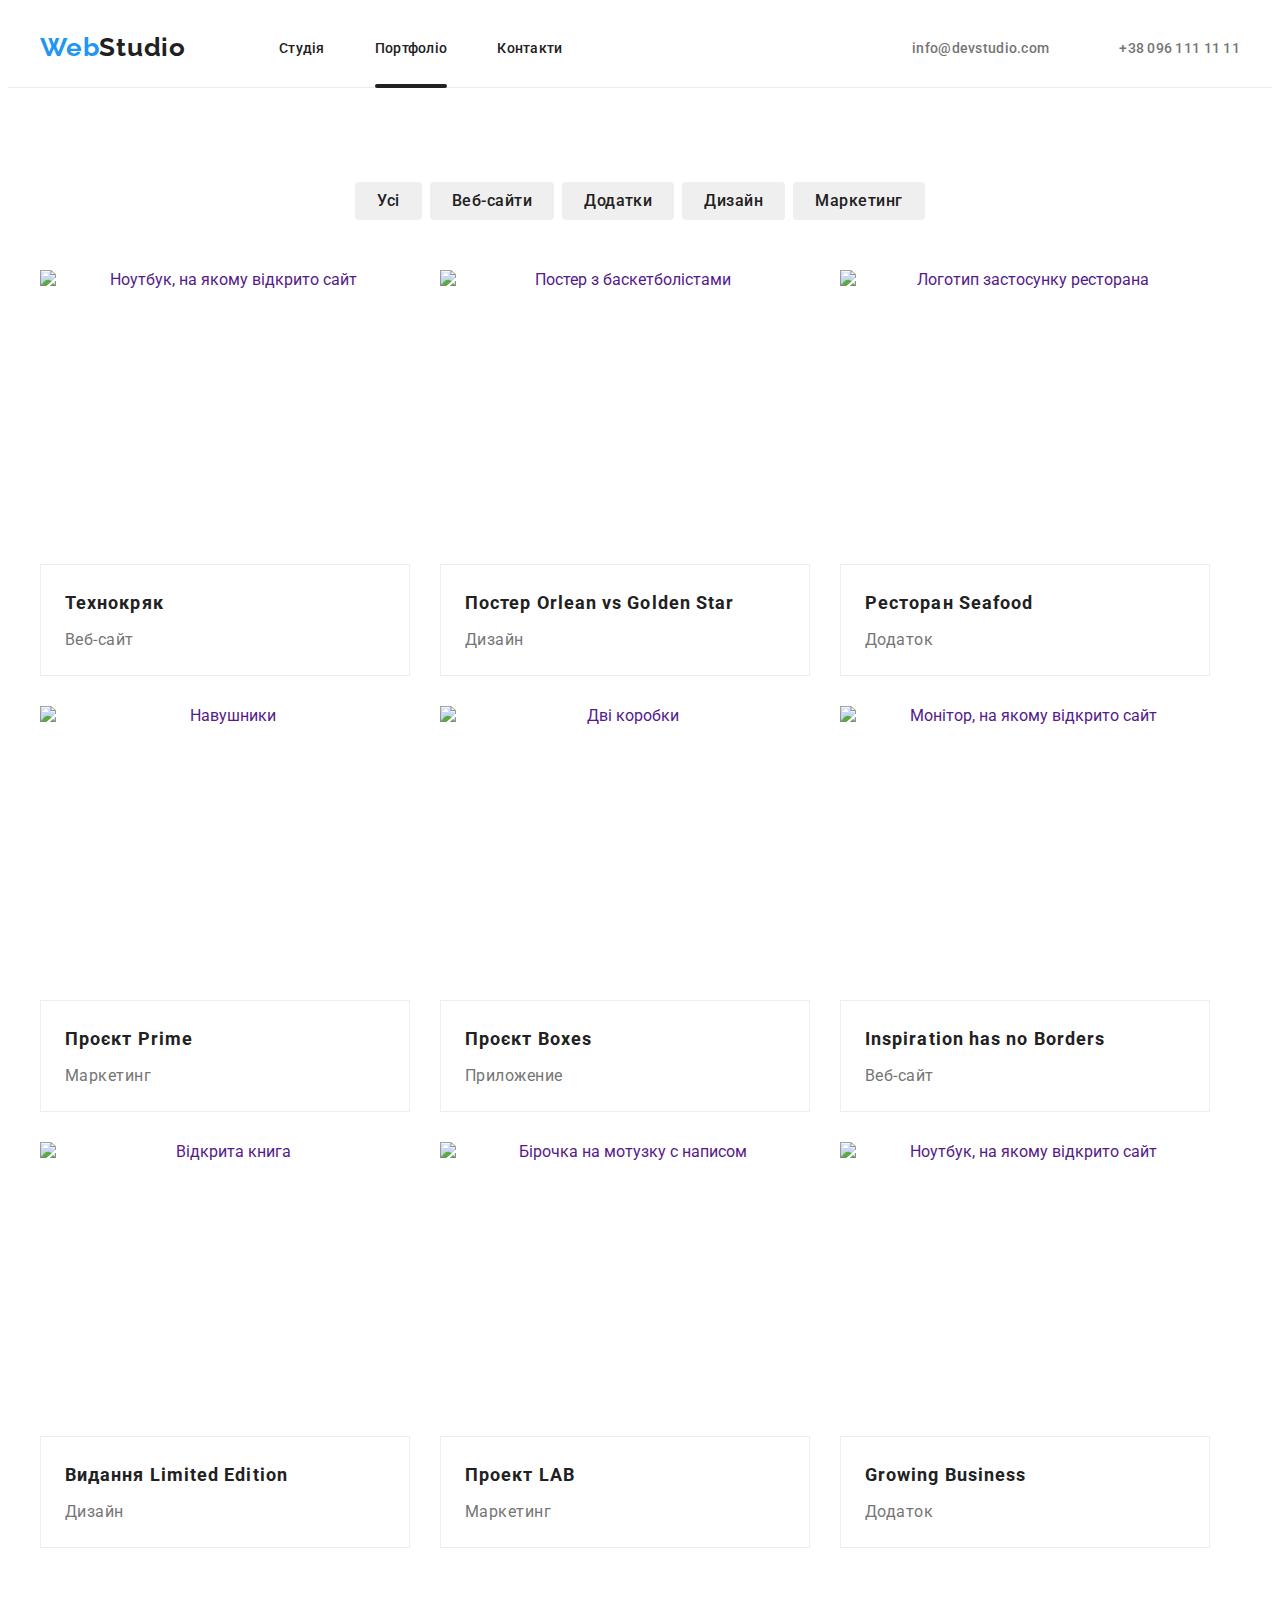
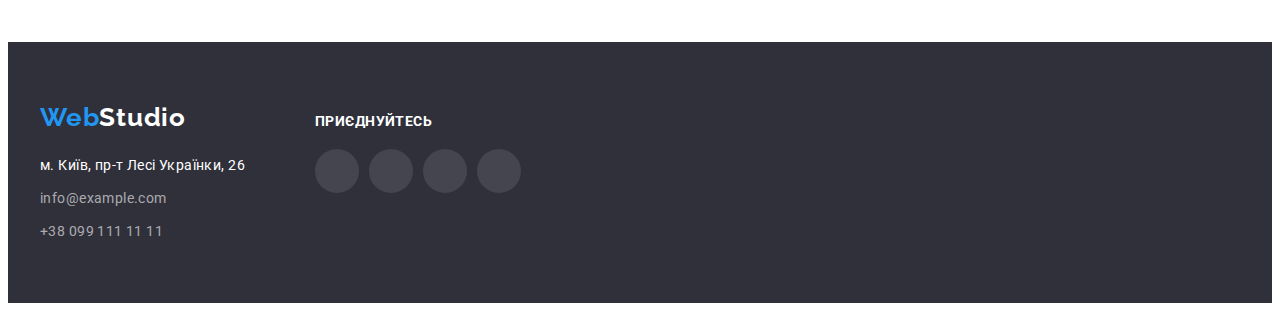
==== portfolio.html @ 4bfed86d "C3" ====
<!DOCTYPE html>
<html lang="uk">

<head>
    <meta charset="UTF-8">
    <meta http-equiv="X-UA-Compatible" content="IE=edge">
    <meta name="viewport" content="width=device-width, initial-scale=1.0">
    <title>Портфоліо</title>
    <link rel="preconnect" href="https://fonts.googleapis.com">
    <link rel="preconnect" href="https://fonts.gstatic.com" crossorigin>
    <link href="https://fonts.googleapis.com/css2?family=Raleway:wght@700&family=Roboto:wght@400;500;700;900&display=swap"
        rel="stylesheet">
    <link rel="stylesheet" href="https://cdnjs.cloudflare.com/ajax/libs/modern-normalize/1.1.0/modern-normalize.min.css"
        integrity="sha512-wpPYUAdjBVSE4KJnH1VR1HeZfpl1ub8YT/NKx4PuQ5NmX2tKuGu6U/JRp5y+Y8XG2tV+wKQpNHVUX03MfMFn9Q=="
        crossorigin="anonymous" referrerpolicy="no-referrer" />
    <link rel="stylesheet" href="./css/styles.css">
</head>
<body>

        <header class="header">
            <div class="header-list container">
                <!--Site logo-->
                <a href="./index.html" class="site-logo-header"><span class="site-logo-blue">Web</span>Studio</a>
        
                <!--Menu navigation-->
                <nav class="navigation">
                    <ul class="navigation-list li">
                        <li class="navigation-item">
                            <a href="./index.html" class="navigation-link">Студія</a>
                        </li>
                        <li class="navigation-item">
                            <a href="./portfolio.html" class="navigation-link current">Портфоліо</a>
                        </li>
                        <li class="navigation-item">
                            <a href="" class="navigation-link">Контакти</a>
                        </li>
                    </ul>
                </nav>
                <ul class="contact-list li">
                    <li class="contact-item">
                        <a href="mailto:info@devstudio.com" class="contact-link"> <svg class="contact-icon envelope">
                                <use href="./images/icons.svg#icon-envelope" width="16" height="12"></use>
                            </svg> info@devstudio.com</a>
                    </li>
                    <li class="contact-item">
                        <a href="tel:+380961111111" class="contact-link"> <svg class="contact-icon smartphone" width="10"
                                height="16">
                                <use href="./images/icons.svg#icon-smartphone"></use>
                            </svg> +38 096 111 11 11</a>
                    </li>
                </ul>
            </div>
        </header>
        
        
        <main>

            <section class="section">

                <div class="container">

                    <h1 class="visually-hidden">Портфоліо</h1>
                    
                    <!-- Filters -->
                    
                    <ul class="filters-list li">
                        <li class="filters-item"><button type="button" class="filters-item-btn">Усі</button></li>
                        <li class="filters-item"><button type="button" class="filters-item-btn">Веб-сайти</button></li>
                        <li class="filters-item"><button type="button" class="filters-item-btn">Додатки</button></li>
                        <li class="filters-item"><button type="button" class="filters-item-btn">Дизайн</button></li>
                        <li class="filters-item"><button type="button" class="filters-item-btn">Маркетинг</button></li>
                    </ul>
                    
                    
                    <!-- Sample work -->
                    
                    <ul class="sample-list li">
                    
                        <li class="sample-item">
                            <a href="" class="sample-link">
                                <div class="sample-top-wrap">
                                    <img src="./images/img4.jpg" alt="Ноутбук, на якому відкрито сайт" width="370" height="294">
                                    <p class="sample-top-text">Ресурс пропонує комплексні пропозиції з різним рівнем функціоналу та сервісів. Все це
                                        дозволить відвідувачу отримати
                                        вичерпні відомості про компанію чи приватну особу.
                                    </p>

                                </div>
                                
                                <div class="sample-div">
                                    <h2 class="sample-title">Технокряк</h2>
                                    <p class="simple-after-title">Веб-сайт</p>
                                </div>
                            </a>
                            
                            
                        </li>
                    
                        <li class="sample-item">
                            <a href="" class="sample-link">
                                <div class="sample-top-wrap">
                                    <img src="./images/img5.jpg" alt="Постер з баскетболістами" width="370" height="294">
                                    <p class="sample-top-text">Ресурс пропонує комплексні пропозиції з різним рівнем функціоналу та сервісів. Все це
                                        дозволить відвідувачу отримати
                                        вичерпні відомості про компанію чи приватну особу.
                                    </p>
                                    
                                </div>
                                
                                <div class="sample-div">
                                <h2 class="sample-title">Постер Orlean vs Golden Star</h2>
                                <p class="simple-after-title">Дизайн</p>
                                </div>
                            </a>
                            
                            
                        </li>
                    
                        <li class="sample-item">
                            <a href="" class="sample-link">
                                <div class="sample-top-wrap">
                                    <img src="./images/img6.jpg" alt="Логотип застосунку ресторана" width="370" height="294">
                                    <p class="sample-top-text">Ресурс пропонує комплексні пропозиції з різним рівнем функціоналу та сервісів. Все це
                                        дозволить відвідувачу отримати
                                        вичерпні відомості про компанію чи приватну особу.
                                    </p>
                                    
                                </div>
                                
                                <div class="sample-div">
                                    <h2 class="sample-title">Ресторан <span lang="en">Seafood</span></h2>
                                    <p class="simple-after-title">Додаток</p>
                                </div>
                            </a>
                            
                            
                        </li>
                    
                        <li class="sample-item">
                            <a href="" class="sample-link">
                                <div class="sample-top-wrap">
                                    <img src="./images/img7.jpg" alt="Навушники" width="370" height="294">
                                    <p class="sample-top-text">Ресурс пропонує комплексні пропозиції з різним рівнем функціоналу та сервісів. Все це
                                        дозволить відвідувачу отримати
                                        вичерпні відомості про компанію чи приватну особу.
                                    </p>
                                    
                                </div>
                                
                                <div class="sample-div">
                                    <h2 class="sample-title">Проєкт <span lang="en">Prime</span></h2>
                                    <p class="simple-after-title">Маркетинг</p>
                                </div>
                            </a>
                            
                            
                        </li>
                    
                        <li class="sample-item">
                            <a href="" class="sample-link">
                                <div class="sample-top-wrap">
                                    <img src="./images/img8.jpg" alt="Дві коробки" width="370" height="294">
                                    <p class="sample-top-text">Ресурс пропонує комплексні пропозиції з різним рівнем функціоналу та сервісів. Все це
                                        дозволить відвідувачу отримати
                                        вичерпні відомості про компанію чи приватну особу.
                                    </p>
                                    
                                </div>
                                
                                <div class="sample-div">
                                    <h2 class="sample-title">Проєкт <span lang="en">Boxes</span></h2>
                                    <p class="simple-after-title">Приложение</p>
                                </div>
                            </a>
                            
                            
                        </li>
                    
                        <li class="sample-item">
                            <a href="" class="sample-link">
                                <div class="sample-top-wrap">
                                    <img src="./images/img9.jpg" alt="Монітор, на якому відкрито сайт" width="370" height="294">
                                    <p class="sample-top-text">Ресурс пропонує комплексні пропозиції з різним рівнем функціоналу та сервісів. Все це
                                        дозволить відвідувачу отримати
                                        вичерпні відомості про компанію чи приватну особу.
                                    </p>
                                    
                                </div>
                                
                                <div class="sample-div">
                                    <h2 class="sample-title"><span lang="en">Inspiration has no Borders</span></h2>
                                    <p class="simple-after-title">Веб-сайт</p>
                                </div>
                            </a>
                            
                            
                        </li>
                    
                        <li class="sample-item">
                            <a href="" class="sample-link">
                                <div class="sample-top-wrap">
                                    <img src="./images/img10.jpg" alt="Відкрита книга" width="370" height="294">
                                    <p class="sample-top-text">Ресурс пропонує комплексні пропозиції з різним рівнем функціоналу та сервісів. Все це
                                        дозволить відвідувачу отримати
                                        вичерпні відомості про компанію чи приватну особу.
                                    </p>
                                    
                                </div>
                                
                                <div class="sample-div">
                                    <h2 class="sample-title">Видання <span lang="en">Limited Edition</span></h2>
                                    <p class="simple-after-title">Дизайн</p>
                                </div>
                            </a>
                            
                            
                        </li>
                    
                        <li class="sample-item">
                            <a href="" class="sample-link">
                                <div class="sample-top-wrap">
                                    <img src="./images/img11.jpg" alt="Бірочка на мотузку с написом" width="370" height="294">
                                    <p class="sample-top-text">Ресурс пропонує комплексні пропозиції з різним рівнем функціоналу та сервісів. Все це
                                        дозволить відвідувачу отримати
                                        вичерпні відомості про компанію чи приватну особу.
                                    </p>
                                    
                                </div>
                                
                                <div class="sample-div">
                                    <h2 class="sample-title">Проект <span lang="en">LAB</span></h2>
                                    <p class="simple-after-title">Маркетинг</p>
                                </div>
                            </a>
                            
                            
                        </li>
                    
                        <li class="sample-item">
                            <a href="" class="sample-link">
                                <div class="sample-top-wrap">
                                    <img src="./images/img4.jpg" alt="Ноутбук, на якому відкрито сайт" width="370" height="294">
                                    <p class="sample-top-text">Ресурс пропонує комплексні пропозиції з різним рівнем функціоналу та сервісів. Все це
                                        дозволить відвідувачу отримати
                                        вичерпні відомості про компанію чи приватну особу.
                                    </p>
                                    
                                </div>
                                
                                <div class="sample-div">
                                    <h2 class="sample-title"><span lang="en">Growing Business</span></h2>
                                    <p class="simple-after-title">Додаток</p>
                                </div>
                            </a>
                            
                            
                        </li>
                    </ul>

                </div>
                
            </section>
                   
        
        </main>
        
        <footer class="footer">
            <div class="container footer-box">
                <div>
                    <!--Site logo-->
                    <a href="./index.html" class="site-logo-footer"><span class="site-logo-blue">Web</span>Studio</a>
        
                    <address class="footer-contacts">
                        <ul class="footer-contacts-list li">
                            <li class="footer-contacts-item">
                                <a href="https://www.google.com.ua/maps/place/%D0%B1%D1%83%D0%BB%D1%8C%D0%B2%D0%B0%D1%80+%D0%9B%D0%B5%D1%81%D1%96+%D0%A3%D0%BA%D1%80%D0%B0%D1%97%D0%BD%D0%BA%D0%B8,+26,+%D0%9A%D0%B8%D1%97%D0%B2,+02000/@50.4265841,30.5361971,17z/data=!3m1!4b1!4m5!3m4!1s0x40d4cf0e033ecbe9:0x57a4dffefec77da0!8m2!3d50.4265807!4d30.5383858?hl=uk"
                                    target="_blank" rel="noopener noreferrer nofollow" class="footer-contacts-link">м. Київ,
                                    пр-т Лесі
                                    Українки, 26</a>
                            </li>
                            <li class="footer-contacts-item">
                                <a href="mailto:info@example.com" class="footer-contacts-link grey">info@example.com</a>
                            </li>
                            <li class="footer-contacts-item">
                                <a href="tel:+380991111111" class="footer-contacts-link grey">+38 099 111 11 11</a>
                            </li>
                        </ul>
                    </address>
        
                </div>
        
        
                <div class="social">
                    <h3 class="social-title">приєднуйтесь</h3>
                    <ul class="social-list li">
                        <li class="social-item"><a href="" class="social-link"><svg class="social-icon" width="20" height="20">
                                    <use href="./images/icons.svg#icon-instagram"></use>
                                </svg></a></li>
                        <li class="social-item"><a href="" class="social-link"><svg class="social-icon" width="20" height="20">
                                    <use href="./images/icons.svg#icon-twitter"></use>
                                </svg></a></li>
                        <li class="social-item"><a href="" class="social-link"><svg class="social-icon" width="20" height="20">
                                    <use href="./images/icons.svg#icon-facebook"></use>
                                </svg></a></li>
                        <li class="social-item"><a href="" class="social-link"><svg class="social-icon" width="20" height="20">
                                    <use href="./images/icons.svg#icon-linkedin"></use>
                                </svg></a></li>
                    </ul>
        
                </div>
            </div>
        
        </footer>
   
    

</body>

</html>
---- css/styles.css ----
:root {
    --dark-color:#212121;
    --hover-color:#2196F3;
    --grey-color: #757575;
    --white-color:#fff;
    --lite-grey-color:#f5f4fa;
    
}

body {
    font-family: 'Roboto', sans-serif;
    color: var(--dark-color);
    
}
p, h1, h2, h3, h4, h5, h6 {
    margin: 0;
    padding: 0;
 }

ul {
    margin: 0;
    padding-left: 0;
}

img {
    display: block;
    max-width: 100%;
    height: auto;
}


.section {
    padding-top: 94px;
    padding-bottom: 94px;
    
}

.li {
    list-style: none;
    text-align: center;
    
}

.visually-hidden {
    position: absolute;
    white-space: nowrap;
    width: 1px;
    height: 1px;
    overflow: hidden;
    border: 0;
    padding: 0;
    clip: rect(0 0 0 0);
    clip-path: inset(50%);
    margin: -1px;
}

.container {
    width: 1200px;
    padding-left: 15px;
    padding-right: 15px;
    margin: 0 auto;
    
}

.header {
    padding-top: 24px;
    padding-bottom: 24px;
    border-bottom-width: 1px;
    border-bottom-style: solid;
    border-bottom-color: rgb(236, 236, 236)
    
}

.header-list {
    display: flex;
    align-items: center;
    
    
    
    }

.header-list .navigation-list, .header-list .contact-list {
    display: flex;
    align-items: center;
} 
/* Menu navigation */
.site-logo-header {
    font-family: 'Raleway', sans-serif;
    font-weight: 700;
    font-size: 26px;
    line-height: calc(31/26);
    letter-spacing: 0.03em;
    text-decoration: none;
    color: var(--dark-color);
    margin-right: 93px;
   
           
}


.site-logo-blue {
    color: var(--hover-color);
}



.navigation-item {
    position: relative;
    margin-right: 50px;

}

.navigation-item:last-child {
    margin-right: 0;
}


.navigation-link {
    font-weight: 500;
    font-size: 14px;
    line-height: calc(16/14);
    letter-spacing: 0.02em;
    text-decoration: none;
    color: var(--dark-color);
    
    transition: color 250ms cubic-bezier(0.4, 0, 0.2, 1);
        
}

.navigation-link:visited, {
    color: var(--title-color);
}
.navigation-list , .navigation-list:visited {
    color: var(--dark-color);
}

.navigation-link:hover,
.navigation-link:focus {
    color: var(--hover-color);
}

.navigation-link.current::after {
    content: "";
    display: block;
    width: 100%;
    height: 4px;
    background-color: currentColor;
    border-radius: 2px;

    position: absolute;
    bottom: -31px;
    left: 0;
}

.contact-list {
    display: inline;
    margin-left: auto;
   
       
}

.contact-item {
    display: flex;
    align-items: center;
    justify-content: center;
    margin-left: 50px;
    margin-right: 0;
}

.contact-item:first-child {
    margin-left: 0;

}

.contact-list .contact-link {
    font-weight: 500;
    font-size: 14px;
    line-height: calc(16/14);
    letter-spacing: 0.02em;
    text-decoration: none;
    color: var(--grey-color)
}

.contact-link {
    display: flex;
    align-items: center;
    justify-content: center;

    transition: color 250ms cubic-bezier(0.4, 0, 0.2, 1);
}

.contact-link:hover, .contact-link:focus {
    color: var(--hover-color);
}

.contact-item > .contact-link {
    text-decoration: none;
    
}

.contact-icon {
    fill: currentColor;
    margin-right: 10px;
}

.envelope {
    width: 16px;
    height: 12px;
}

.smartphone {
    width: 10px;
    height: 16px;
}


/*Hero*/

.main-title {
    max-width: 1600px;
    

    background-color: #2F303A;
    background-image: linear-gradient(
        rgba(47, 48, 58, 0.4),
        rgba(47, 48, 58, 0.4)
    ) ,url(../images/hero_bg.jpg);
    background-repeat: no-repeat;
    background-position: center;
    background-size: 1600px;
    

    margin: 0 auto;
    text-align: center;
    padding-top: 200px;
    padding-bottom: 200px;
}

.main-title-text {
    font-family: 'Roboto';
    font-style: normal;
    font-weight: 900;
    font-size: 44px;
    line-height: calc(60/44);
    text-align: center;
    letter-spacing: 0.06em;
    text-transform: uppercase;
    color: var(--white-color);

    max-width: 696px;
   
    
    margin-left: auto;
    margin-right: auto;
       
}

.order-btn {
    font-weight: 700;
    font-size: 16px;
    line-height: calc(30/16);
    align-items: center;
    text-align: center;
    color: var(--white-color);
    background-color: var(--hover-color);
    border: none;
    cursor: pointer;

    min-width: 216px;
    height: 50px;
    box-shadow: 0px 4px 4px rgba(0, 0, 0, 0.15);
    border-radius: 4px;
    margin-top: 30px;
    margin-left: auto;
    margin-right: auto;
    padding-left: 10px;
    padding-right: 10px;
}

    /* Filters*/

.filters-list {
    display: flex;
    gap: 8px;
    justify-content: center;
    align-items: center;
    margin-bottom: 50px;
}



.filters-item-btn {
    font-family: inherit;
    font-style: normal;
    font-weight: 500;
    font-size: 16px;
    line-height: 26px;
    text-align: center;
    letter-spacing: 0.03em;
    border: none;
    border-radius: 4px;

    cursor: pointer;
    color: var(--dark-color);
    
    padding: 6px 22px;

    transition: color 250ms cubic-bezier(0.4, 0, 0.2, 1), background-color 250ms cubic-bezier(0.4, 0, 0.2, 1), box-shadow 250ms cubic-bezier(0.4, 0, 0.2, 1);
    
}

.filters-item-btn:hover,
.filters-item-btn:focus {
    background-color: var(--hover-color);
    color: var(--white-color);
    
    box-shadow: 0px 3px 1px rgba(0, 0, 0, 0.1), 0px 1px 2px rgba(0, 0, 0, 0.08), 0px 2px 2px rgba(0, 0, 0, 0.12);
    
}



/*Features*/

.features-logo-box {
    width: 270px;
    height: 120px;
    background-color: var(--lite-grey-color);
    margin-bottom: 30px;

    display: flex;
    align-items: center;
    justify-content: center;
}
.features-list {
    display: flex;
    gap: 30px;
}

.features-item {
    flex-basis: calc((100%-60px)/4);
}

.features-title {
    font-weight: 700;
    font-size: 14px;
    line-height: calc(16/14);
    letter-spacing: 0.03em;
    text-transform: uppercase;
    text-align: left;
    color: var(--dark-color);

    margin-bottom: 10px;
}

.features-after-title {
        font-weight: 400;
        font-size: 14px;
        line-height: calc(24/14);
        letter-spacing: 0.03em;
        text-align: left;
        color: var(--grey-color);
}



/*Promo*/
.promo {
    padding-top: 0;
}

.promo-title {
    font-weight: 700;
    font-size: 36px;
    line-height: calc(42/36);
    text-align: center;
    letter-spacing: 0.03em;
    color: var(--dark-color);
    margin-bottom: 50px;
}

.promo-list {
    display: flex;
    gap: 30px;
}


/*Team*/

.team {    
    background-color: var(--lite-grey-color)
}


.team-title {
    font-style: normal;
    font-weight: 700;
    font-size: 36px;
    line-height: 42px;
    text-align: center;
    letter-spacing: 0.03em;
    color: var(--dark-color);
    margin-bottom: 50px;
    
}

.team-list {
    display: flex;
    gap: 30px;
}

.team-item {
    text-align: center;
    background-color: var(--white-color);
    
    box-shadow: 0px 1px 3px rgba(0, 0, 0, 0.12), 0px 1px 1px rgba(0, 0, 0, 0.14), 0px 2px 1px rgba(0, 0, 0, 0.2);
    border-radius: 0px 0px 4px 4px;
}

.team-div {
    padding-top: 30px;
    padding-bottom: 30px;
}

.team-item-title {
    font-weight: 500;
    font-size: 16px;
    line-height: calc(19/16);
    text-align: center;
    letter-spacing: 0.03em;
    color: var(--dark-color);

    margin-bottom: 10px;
    
}

.team-item-after-title {
    font-size: 16px;
    line-height: calc(19/16);
    text-align: center;
    letter-spacing: 0.03em;
    color: var(--grey-color);
    margin-bottom: 16px;
    
}

.team-soc-list {
    display: flex;
    align-items: center;
    justify-content: center;
    gap: 10px;
}

.team-soc-item {
   
}

.team-soc-link {
    width: 44px;
    height: 44px;
    border-radius: 50%;
    background-color: transparent;
    display: flex;
    align-items: center;
    justify-content: center;

    transition: background-color 250ms cubic-bezier(0.4, 0, 0.2, 1);
}

.team-soc-icon {
    fill: #AFB1B8;

    transition: fill 250ms cubic-bezier(0.4, 0, 0.2, 1);
    
}

.team-soc-link:hover,
.team-soc-link:focus {
    background-color: var(--hover-color);
}

.team-soc-link:hover .team-soc-icon,
.team-soc-link:focus .team-soc-icon {
    fill: var(--white-color);
    
}
/*Clients*/

.clients {}

.clients-title {
    font-weight: 700;
    font-size: 36px;
    line-height: calc(42/36);
    text-align: center;
    letter-spacing: 0.03em;
    color: var(--dark-color);
    margin-bottom: 50px;
}

.clients-list {
    display: flex;
    gap: 30px;
    align-items: center;
    justify-content: center;
}

.clients-item {
    
       
    width: 170px;
    height: 92px;
    
    
    
    
}

.clients-icon {
    width: 106px;
    height: 60px;
}

.clients-link {
    width: 170px;
    height: 92px;
    display: flex;
    align-items: center;
    justify-content: center;
    fill: #AFB1B8;
    border: 1px solid #AFB1B8;
    border-radius: 4px;

    transition: border 250ms cubic-bezier(0.4, 0, 0.2, 1), fill 250ms cubic-bezier(0.4, 0, 0.2, 1);
}

.clients-link:hover,
.clients-link:focus {
    fill: #2196F3;
    border: 1px solid var(--hover-color);

    
}



/*Sample work*/

.sample-list {
    display: flex;
    flex-wrap: wrap;
    gap: 30px;
   
}

.sample-item {
    flex-basis: 370px;
   
}

.sample-item:hover .sample-top-text {
    transform: translateY(0);

}
.sample-link {
    display: block; 
    text-decoration: none;

    transition: box-shadow 250ms cubic-bezier(0.4, 0, 0.2, 1);

    
    
}

.sample-link:hover,
.sample-link:focus {
    box-shadow: 0px 1px 1px rgba(0, 0, 0, 0.12), 0px 4px 4px rgba(0, 0, 0, 0.06), 1px 4px 6px rgba(0, 0, 0, 0.16);
}

.sample-top-wrap {
    position: relative;
    overflow: hidden;
}

.sample-top-text {
    position: absolute;
    top: 0;
    left: 0;
    
    font-size: 18px;
    line-height: calc(28/18);
    letter-spacing: 0.03em;
    color: var(--white-color);
    background-color: rgba(33, 150, 243, 0.9);

    height: 100%;

    padding: 63px 23px;

    transform: translateY(100%);
    transition: transform 250ms cubic-bezier(0.4, 0, 0.2, 1);

}

.sample-div {
    padding: 20px 24px;
    border: 1px solid rgb(238, 238, 238);

}

.sample-title {
    font-weight: 700;
    font-size: 18px;
    line-height: calc(36/18);
    letter-spacing: 0.06em;
    text-align: left;
    color: var(--dark-color);
    margin-bottom: 4px;
    
}

.simple-after-title {
    font-size: 16px;
    line-height: calc(30/16);
    letter-spacing: 0.03em;
    text-align: left;
    color: var(--grey-color);
    
}


/*Footer*/

.footer {
    background-color:rgba(47, 48, 58, 1);
    padding-top: 60px;
    padding-bottom: 60px;
    
}

.footer-contacts {
    margin-top: 20px;

}

.site-logo-footer {
    font-family: 'Raleway', sans-serif;
    font-style: normal;
    font-weight: 700;
    font-size: 26px;
    line-height: calc(31/26);
    letter-spacing: 0.03em;
    color: var(--white-color);
    text-decoration: none;
    
    
}

.footer-contacts-list {
    font-style: normal;
    font-size: 14px;
    line-height: calc(24/14);
    letter-spacing: 0.03em;
    text-align: left;
    
    
}

.footer-contacts-item {
    margin-bottom: 9px;
}

.footer-contacts-item:last-child {
    margin-bottom: 0;
}

.footer-contacts-link {
    text-decoration: none
    
}

.footer-contacts-link {
    color: var(--white-color);

    transition: color 250ms cubic-bezier(0.4, 0, 0.2, 1);
}

.grey {
    color: rgba(255, 255, 255, 0.6);
    ;
}

.footer-contacts-link:hover, 
.footer-contacts-link:focus {
    color: var(--hover-color);
}

.footer-box {
    display: flex;
    gap: 70px;
    align-items: baseline;
    
}
.social {
    width: 206px;
    height: 80px;

    
}
.social-list {
    display: flex;
    align-items: center;
    justify-content: center;
    gap: 10px;
}

.social-title {
    font-weight: 700;
    font-size: 14px;
    line-height: 16px;
    letter-spacing: 0.03em;
    text-transform: uppercase;
    color: var(--white-color);
    margin-bottom: 20px;
}

.social-link {
    width: 44px;
    height: 44px;
    border-radius: 50%;
    background-color: rgba(255, 255, 255, 0.1);;
    display: flex;
    align-items: center;
    justify-content: center;

    transition: background-color 250ms cubic-bezier(0.4, 0, 0.2, 1);
}

.social-link:hover,
.social-link:focus {
    background-color: var(--hover-color);
}
.social-icon {
    fill: var(--white-color);
}
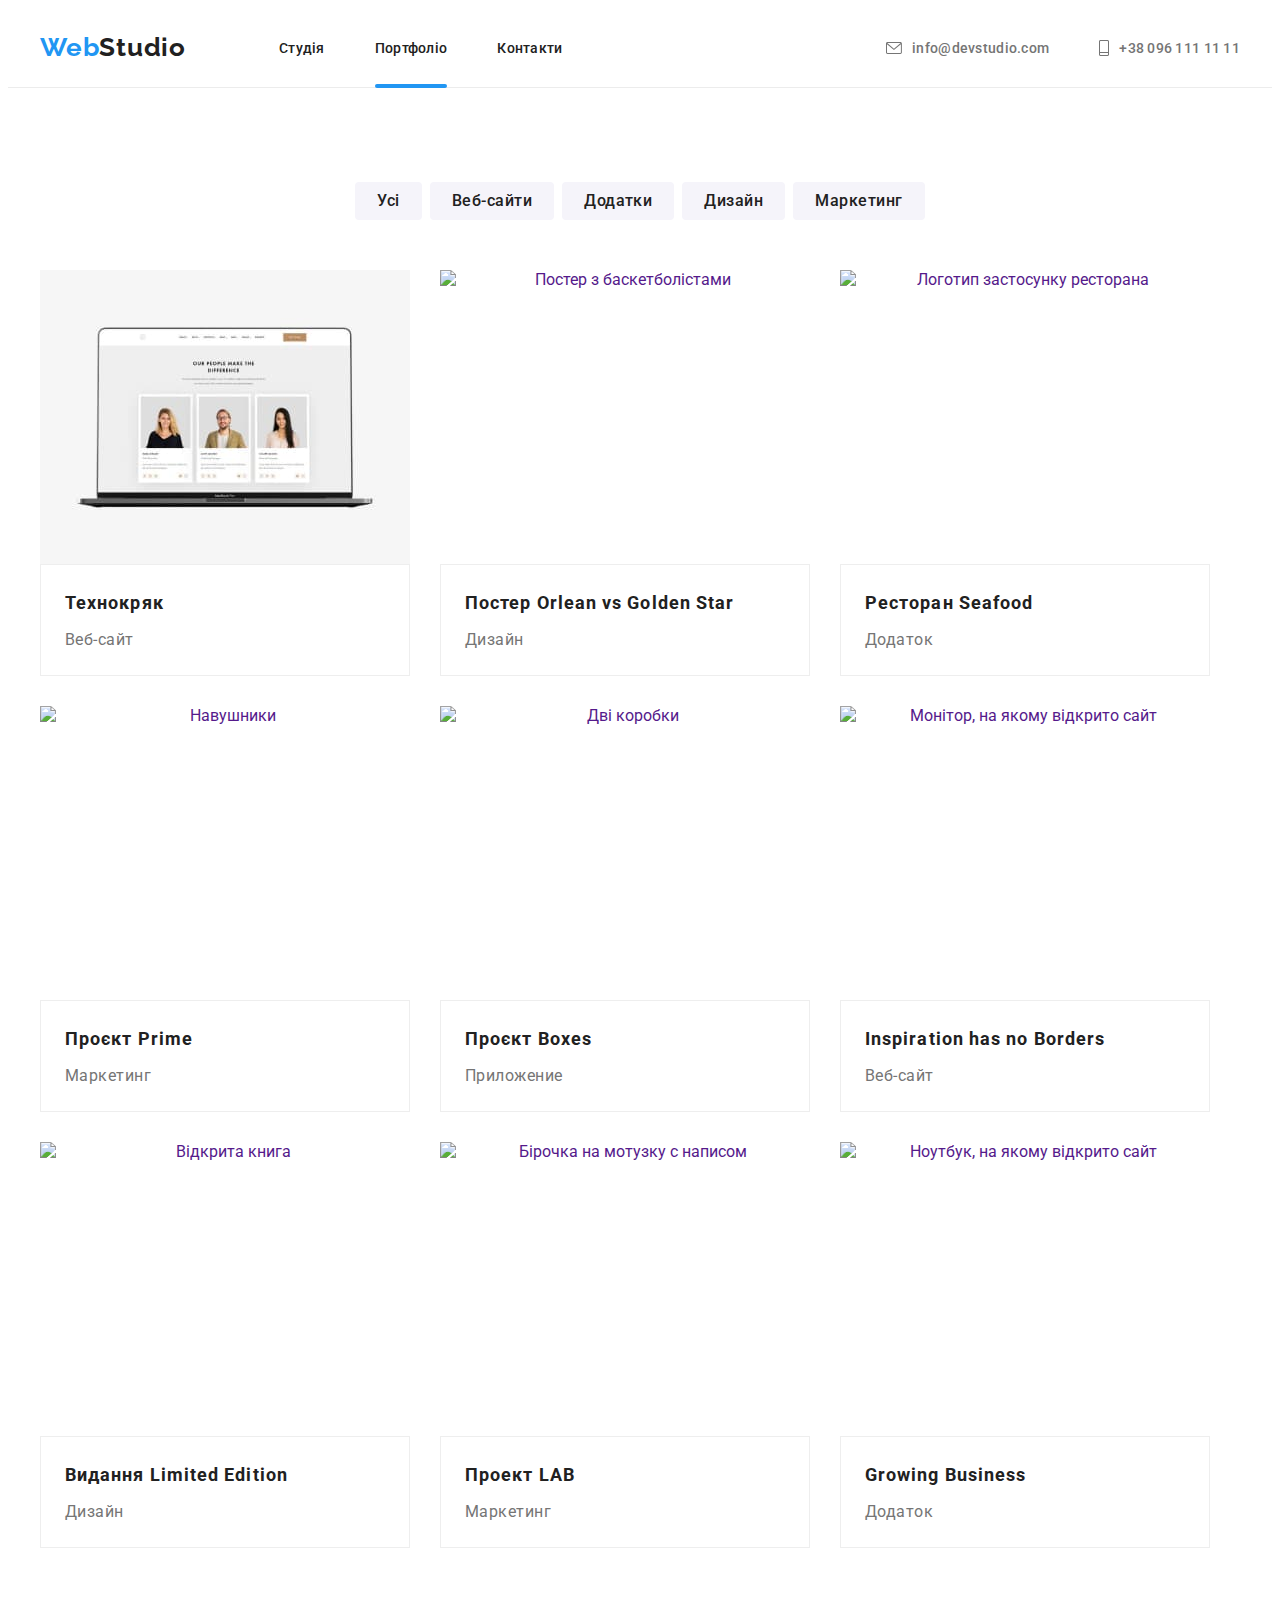
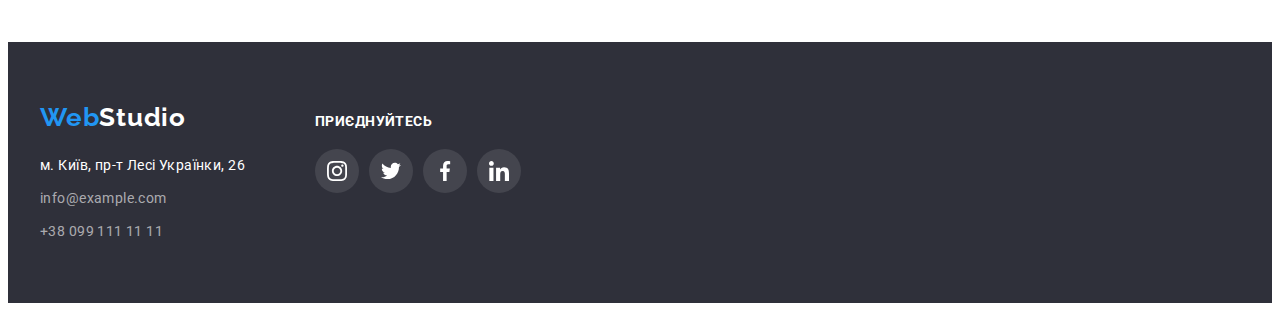
==== commit e6c98588: "Стилізовано модальне вікно" ====
--- a/portfolio.html
+++ b/portfolio.html
@@ -239,7 +239,7 @@
                         <li class="sample-item">
                             <a href="" class="sample-link">
                                 <div class="sample-top-wrap">
-                                    <img src="./images/img4.jpg" alt="Ноутбук, на якому відкрито сайт" width="370" height="294">
+                                    <img src="./images/img12.jpg" alt="Ноутбук, на якому відкрито сайт" width="370" height="294">
                                     <p class="sample-top-text">Ресурс пропонує комплексні пропозиції з різним рівнем функціоналу та сервісів. Все це
                                         дозволить відвідувачу отримати
                                         вичерпні відомості про компанію чи приватну особу.
--- a/css/styles.css
+++ b/css/styles.css
@@ -144,7 +144,7 @@
     display: block;
     width: 100%;
     height: 4px;
-    background-color: currentColor;
+    background-color: var(--hover-color);
     border-radius: 2px;
 
     position: absolute;
@@ -172,40 +172,42 @@
 
 }
 
-.contact-list .contact-link {
+.contact-link {
+    display: flex;
+    align-items: center;
+    justify-content: center;
+
+
     font-weight: 500;
     font-size: 14px;
     line-height: calc(16/14);
     letter-spacing: 0.02em;
     text-decoration: none;
-    color: var(--grey-color)
-}
-
-.contact-link {
-    display: flex;
-    align-items: center;
-    justify-content: center;
+    color: var(--grey-color);
 
     transition: color 250ms cubic-bezier(0.4, 0, 0.2, 1);
-}
+
+}
+
 
 .contact-link:hover, .contact-link:focus {
     color: var(--hover-color);
-}
-
-.contact-item > .contact-link {
-    text-decoration: none;
-    
-}
+    
+}
+
+
 
 .contact-icon {
     fill: currentColor;
     margin-right: 10px;
+
+    
 }
 
 .envelope {
     width: 16px;
     height: 12px;
+    
 }
 
 .smartphone {
@@ -302,6 +304,7 @@
 
     cursor: pointer;
     color: var(--dark-color);
+    background-color: var(--lite-grey-color);
     
     padding: 6px 22px;
 
@@ -384,6 +387,31 @@
     gap: 30px;
 }
 
+.promo-item {
+    position: relative;
+}
+
+.promo-top-text {
+    position: absolute;
+    height: 70px;
+    width: 100%;
+
+    display: flex;
+    align-items: center;
+    justify-content: center;
+    
+    color:var(--white-color);
+    font-weight: 700;
+    font-size: 14px;
+    line-height: calc(16/14);
+    text-align: center;
+    letter-spacing: 0.03em;
+    text-transform: uppercase;
+    background-color: rgba(47, 48, 58, 0.8);
+    
+    transform: translateY(-70px);
+}
+
 
 /*Team*/
 
@@ -558,14 +586,13 @@
    
 }
 
-.sample-item:hover .sample-top-text {
-    transform: translateY(0);
-
-}
+
 .sample-link {
     display: block; 
     text-decoration: none;
 
+    
+
     transition: box-shadow 250ms cubic-bezier(0.4, 0, 0.2, 1);
 
     
@@ -575,6 +602,12 @@
 .sample-link:hover,
 .sample-link:focus {
     box-shadow: 0px 1px 1px rgba(0, 0, 0, 0.12), 0px 4px 4px rgba(0, 0, 0, 0.06), 1px 4px 6px rgba(0, 0, 0, 0.16);
+}
+
+.sample-link:hover .sample-top-text,
+.sample-link:focus .sample-top-text {
+    transform: translateY(0);
+
 }
 
 .sample-top-wrap {
@@ -742,4 +775,249 @@
 }
 .social-icon {
     fill: var(--white-color);
-}+}
+
+
+/* Модальне вікно */
+
+
+.backdrop {
+    position: fixed;
+    left: 0;
+    top: 0;
+    width: 100%;
+    height: 100%;
+    background-color: rgba(0, 0, 0, 0.2);
+    
+    transition: opacity 250ms cubic-bezier(0.4, 0, 0.2, 1), visibility 250ms cubic-bezier(0.4, 0, 0.2, 1);
+}
+
+.modal {
+    position: absolute;
+    width: 528px;
+    min-height: 581px;
+    background-color: var(--white-color);
+    border-radius: 4px;
+    top: 50%;
+    left: 50%;
+    transform: translate(-50%, -50%);
+    padding: 40px;
+
+    box-shadow: 0px 1px 3px rgba(0, 0, 0, 0.12), 0px 1px 1px rgba(0, 0, 0, 0.14), 0px 2px 1px rgba(0, 0, 0, 0.2);
+}
+
+.is-hidden {
+    opacity: 0;
+    visibility: hidden;
+    pointer-events: none;
+
+}
+
+.modal-close {
+    position: absolute;
+    top: 8px;
+    right: 8px;
+    width: 30px;
+    height: 30px;
+    background-color: transparent;
+    border: 1px solid rgba(0, 0, 0, 0.1);
+    border-radius: 50%;
+    cursor: pointer;
+      
+}
+
+.modal-close-icon {
+    display: flex;
+    align-items: center;
+    justify-content: center;
+    
+    width: 18px;
+    height: 18px;
+ 
+}
+
+.modal-title {
+    font-weight: 700;
+    font-size: 20px;
+    line-height: calc(23/20);
+    text-align: center;
+    letter-spacing: 0.03em;
+    margin-bottom: 12px;
+}
+
+
+.form-input {
+    width: 100%;
+    height: 40px;
+    border: 1px solid rgba(33, 33, 33, 0.2);
+    border-radius: 4px;
+    padding-left: 42px;
+    font-weight: 400;
+    font-size: 12px;
+    line-height: calc(14/12);
+    letter-spacing: 0.01em;
+}
+
+.form-input:hover, 
+.form-input:focus {
+    outline-color: var(--hover-color);
+}
+
+.form-input:hover,
+.form-input:focus + .input-icon {
+    fill: var(--hover-color);
+}
+
+.form-input::placeholder {
+    color: rgba(117, 117, 117, 0.5);
+}
+
+.input-title {
+    font-weight: 400;
+    font-size: 12px;
+    line-height: calc(14/12);
+    letter-spacing: 0.01em;
+    color: var(--grey-color);
+}
+
+.input-title:hover,
+.input-title:focus {
+    border-color: var(--hover-color);
+}
+
+.input-field {
+    
+    margin-bottom: 10px;
+}
+
+.input-wrap {
+    position: relative;
+}
+
+.modal-text {
+    width: 100%;
+    height: 120px;
+    border: 1px solid rgba(33, 33, 33, 0.2);
+    border-radius: 4px;
+    resize: none;
+    padding: 12px 16px;
+}
+
+.modal-text::placeholder {
+    font-weight: 400;
+    font-size: 12px;
+    line-height: calc(14/12);
+    letter-spacing: 0.01em;
+    color: rgba(117, 117, 117, 0.5);
+}
+
+.modal-text:hover,
+.modal-text:focus,
+.modal-text:active {
+    outline-color: var(--hover-color);
+}
+
+.input-icon{ 
+    position: absolute;
+    left: 12px;
+    top: 50%;
+    transform: translateY(-50%);
+}
+
+.check-text {
+    font-weight: 400;
+    font-size: 14px;
+    line-height: calc(24/14);
+    letter-spacing: 0.03em;
+    color: var(--grey-color);
+    display: flex;
+    align-items: center;
+    justify-content: center;
+}
+
+.check-text span {
+    width: 16px;
+    height: 15px;
+    border: 2px solid var(--dark-color);
+    border-radius: 3px;
+    margin-right: 5px;
+    transition: background-color 250ms cubic-bezier(0.4, 0, 0.2, 1), border-color 250ms cubic-bezier(0.4, 0, 0.2, 1);
+
+}
+.user-policy-link {
+color: var(--hover-color);
+padding-left: 3px;
+}
+
+.check-icon {
+    fill: transparent;
+    transition: fill 250ms cubic-bezier(0.4, 0, 0.2, 1);
+}
+
+.input-check:checked + .check-text span {
+    background-color: var(--hover-color);
+    border-color: var(--hover-color);
+}
+
+.input-check:checked + .check-text .check-icon {
+    fill: var(--white-color);
+}
+
+.input-check:focus + .check-text span {
+    background-color: var(--hover-color);
+    border-color: var(--hover-color);
+}
+
+.submit-input-btn {
+    min-width: 200px;
+    height: 50px;
+    padding: 10px auto;
+    margin: auto;
+    background-color: var(--hover-color);
+    box-shadow: 0px 4px 4px rgba(0, 0, 0, 0.15);
+    border-radius: 4px;
+    border: none;
+    
+
+    font-family: inherit;
+    color: var(--white-color);
+    font-weight: 700;
+    font-size: 16px;
+    line-height: calc(30/16);
+    letter-spacing: 0.06em;
+    text-align: center;
+
+    display: flex;
+    align-items: center;
+    justify-content: center;
+
+    margin-top: 30px;
+
+    transition: background-color 250ms cubic-bezier(0.4, 0, 0.2, 1);
+    
+}
+
+.submit-input-btn:hover,
+.submit-input-btn:focus {
+    background-color: #188CE8;
+}
+
+/* .check-text::before {
+    content: '';
+    width: 16px;
+    height: 15px;
+    border: 2px solid var(--dark-color);
+    border-radius: 3px;
+    margin-right: 5px;
+    transition: background-color 250ms cubic-bezier(0.4, 0, 0.2, 1);
+    
+}
+
+.input-check:checked + .check-text::before {
+    background-color: var(--hover-color);
+    background-image: url(../images/check-icon.svg);
+    background-repeat: no-repeat;
+    background-position: center;
+    border: none;
+
+} */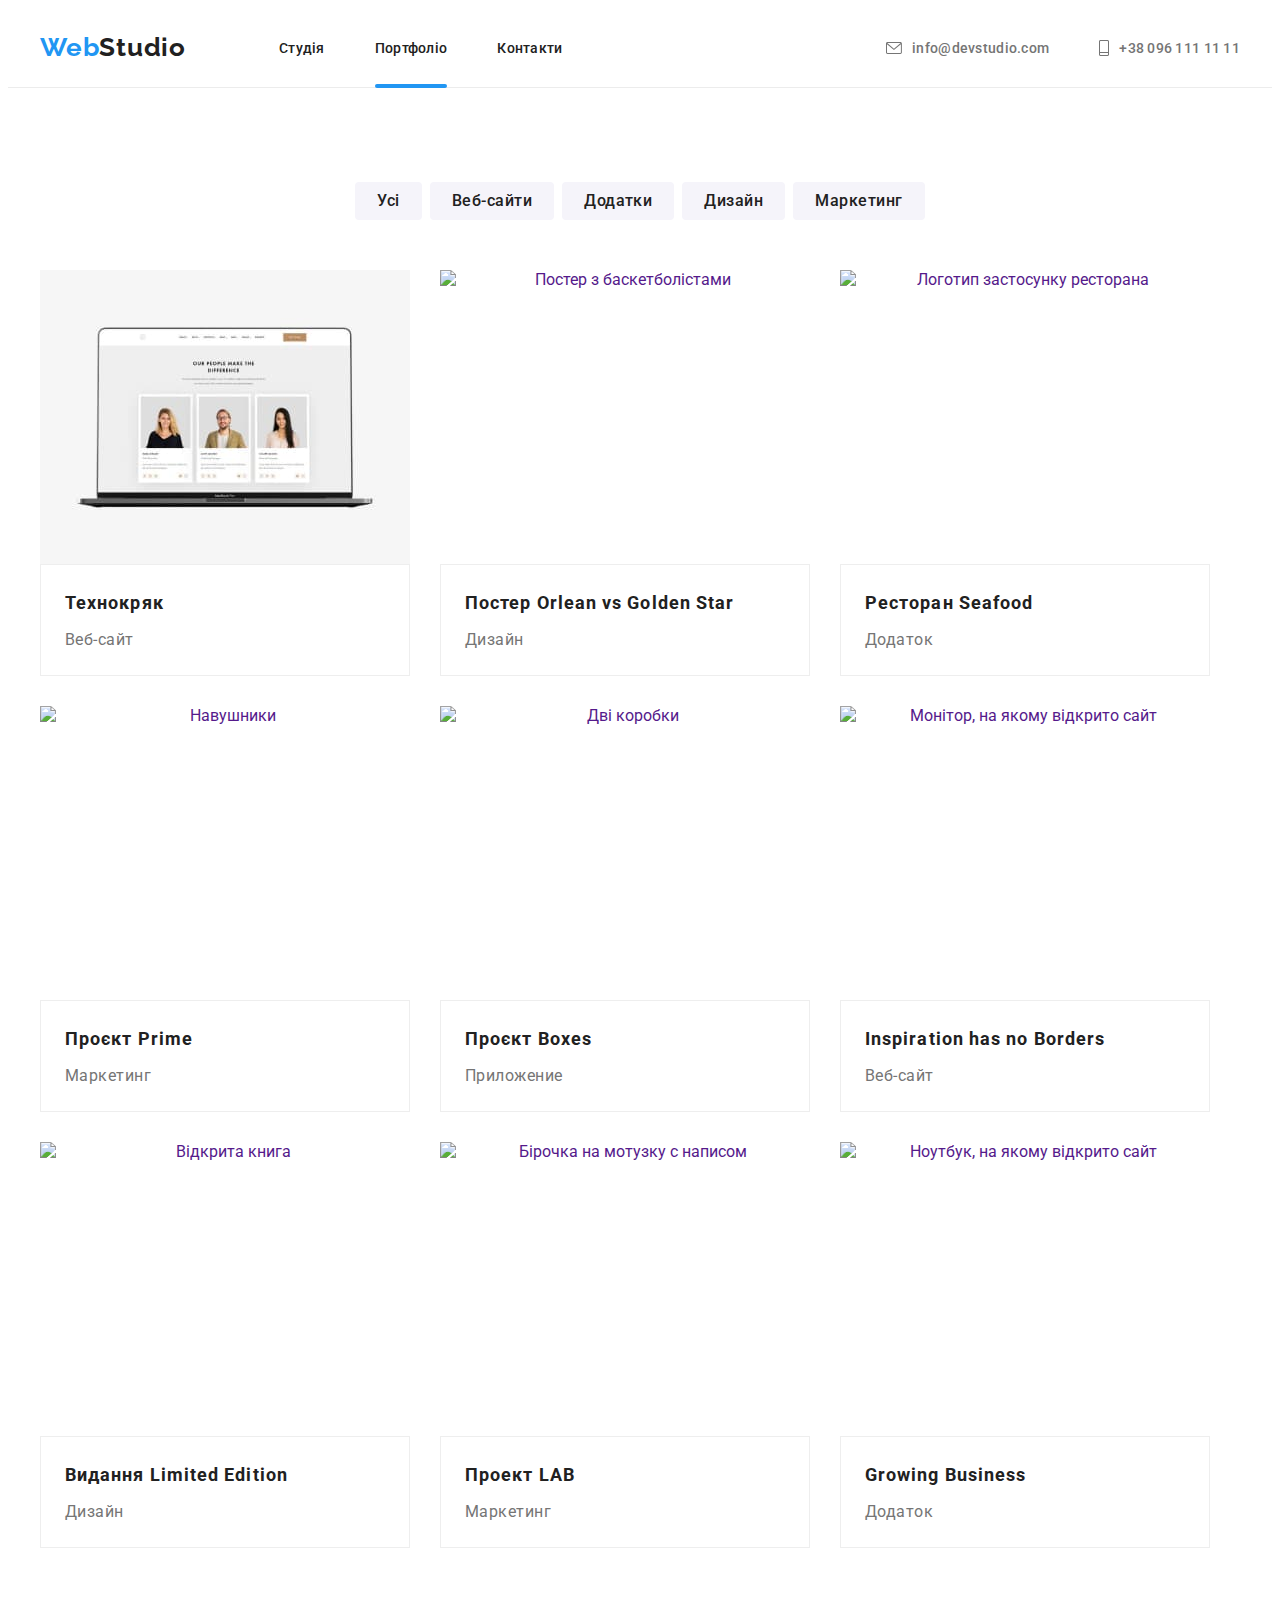
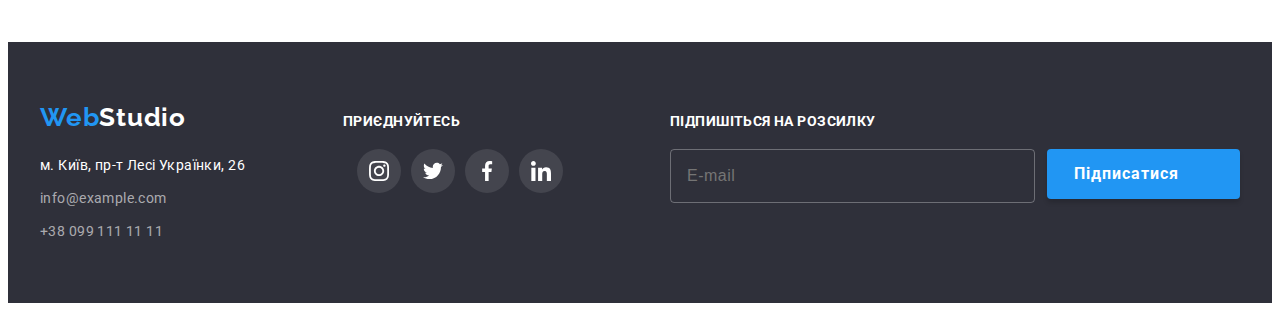
==== commit 708ca66b: "Copy footer from index to portfolio" ====
--- a/portfolio.html
+++ b/portfolio.html
@@ -266,7 +266,7 @@
         
         <footer class="footer">
             <div class="container footer-box">
-                <div>
+                <div class="footer-contacts-wrap">
                     <!--Site logo-->
                     <a href="./index.html" class="site-logo-footer"><span class="site-logo-blue">Web</span>Studio</a>
         
@@ -308,6 +308,21 @@
                     </ul>
         
                 </div>
+                <div class="subscription">
+                    <P class="subscription-title">Підпишіться на розсилку</P>
+                    <div class="subscription-form-wrap">
+                        <form name="subscription" class="subscription-form-field">
+                            <label name="subscription-form" for="subscription-form" class="subscription-form-field"></label>
+                            <input id="subscription-form" type="email" class="subscription-form" name="subscription-form"
+                                placeholder="E-mail" required>
+                            <button type="submit" class="subscription-btn">Підписатися<svg class="subscription-icon" width="24"
+                                    height="24">
+                                    <use href="./images/icons.svg#icon-send"></use>
+                                </svg></button>
+                        </form>
+                    </div>
+        
+                </div>
             </div>
         
         </footer>
--- a/css/styles.css
+++ b/css/styles.css
@@ -730,15 +730,18 @@
 
 .footer-box {
     display: flex;
-    gap: 70px;
     align-items: baseline;
-    
+        
+}
+
+.footer-contacts-wrap {
+    margin-right: 70px;
+    flex-grow: 1;
+
 }
 .social {
-    width: 206px;
-    height: 80px;
-
-    
+    margin-right: 93px;
+    flex-grow: 1;    
 }
 .social-list {
     display: flex;
@@ -777,6 +780,92 @@
     fill: var(--white-color);
 }
 
+.subscription {
+    align-items: flex-end;
+    width: 570px;
+    
+    
+}
+
+.subscription-title {
+    font-weight: 700;
+    font-size: 14px;
+    line-height: calc(16/14);
+    letter-spacing: 0.03em;
+    text-transform: uppercase;
+    
+    color: var(--white-color);
+    margin-bottom: 20px;
+}
+
+
+.subscription-form-field {
+    display: flex;
+}
+
+.subscription-form {
+    display: block;
+    font-weight: 400;
+    font-size: 16px;
+    line-height: calc(20/16);
+    letter-spacing: 0.03em;
+    color: rgba(255, 255, 255, 0.6);
+    background-color: transparent;
+    padding-left: 16px;
+    
+    height: 50px;
+    width: 358px;
+
+    border: 1px solid rgba(255, 255, 255, 0.3);
+    border-radius: 4px;
+
+    margin-right: 12px;
+
+    
+}
+
+
+
+.subscription-btn {
+    display: flex;
+    align-items: center;
+    justify-content: center;
+
+
+    height: 50px;
+    width: 200px;
+    cursor: pointer;
+    background-color:var(--hover-color);
+    border-color: var(--hover-color);
+    box-shadow: 0px 4px 4px rgba(0, 0, 0, 0.15);
+    border-radius: 4px;
+    border: none;
+    outline: none;
+
+    font-family: inherit;
+    font-weight: 700;
+    font-size: 16px;
+    line-height: calc(30/16);
+    letter-spacing: 0.06em;
+    color: var(--white-color);
+    fill: var(--white-color);
+    text-align: center;
+
+    transition: background-color 250ms cubic-bezier(0.4, 0, 0.2, 1);
+}
+
+.subscription-btn:hover,
+.subscription-btn:focus {
+    background-color: #188ce8;
+}
+.subscription-icon {
+    align-self: center;
+    /* fill: var(--white-color); */
+    margin-left: 10px;
+    /* height: 24px;
+    width: 24px; */
+
+}
 
 /* Модальне вікно */
 
@@ -873,6 +962,8 @@
 }
 
 .input-title {
+    display: block;
+    margin-bottom: 4px;
     font-weight: 400;
     font-size: 12px;
     line-height: calc(14/12);
@@ -887,7 +978,7 @@
 
 .input-field {
     
-    margin-bottom: 10px;
+    margin-bottom: 20px;
 }
 
 .input-wrap {
@@ -895,6 +986,7 @@
 }
 
 .modal-text {
+    display: block;
     width: 100%;
     height: 120px;
     border: 1px solid rgba(33, 33, 33, 0.2);
@@ -946,7 +1038,7 @@
 }
 .user-policy-link {
 color: var(--hover-color);
-padding-left: 3px;
+padding-left: 8px;
 }
 
 .check-icon {
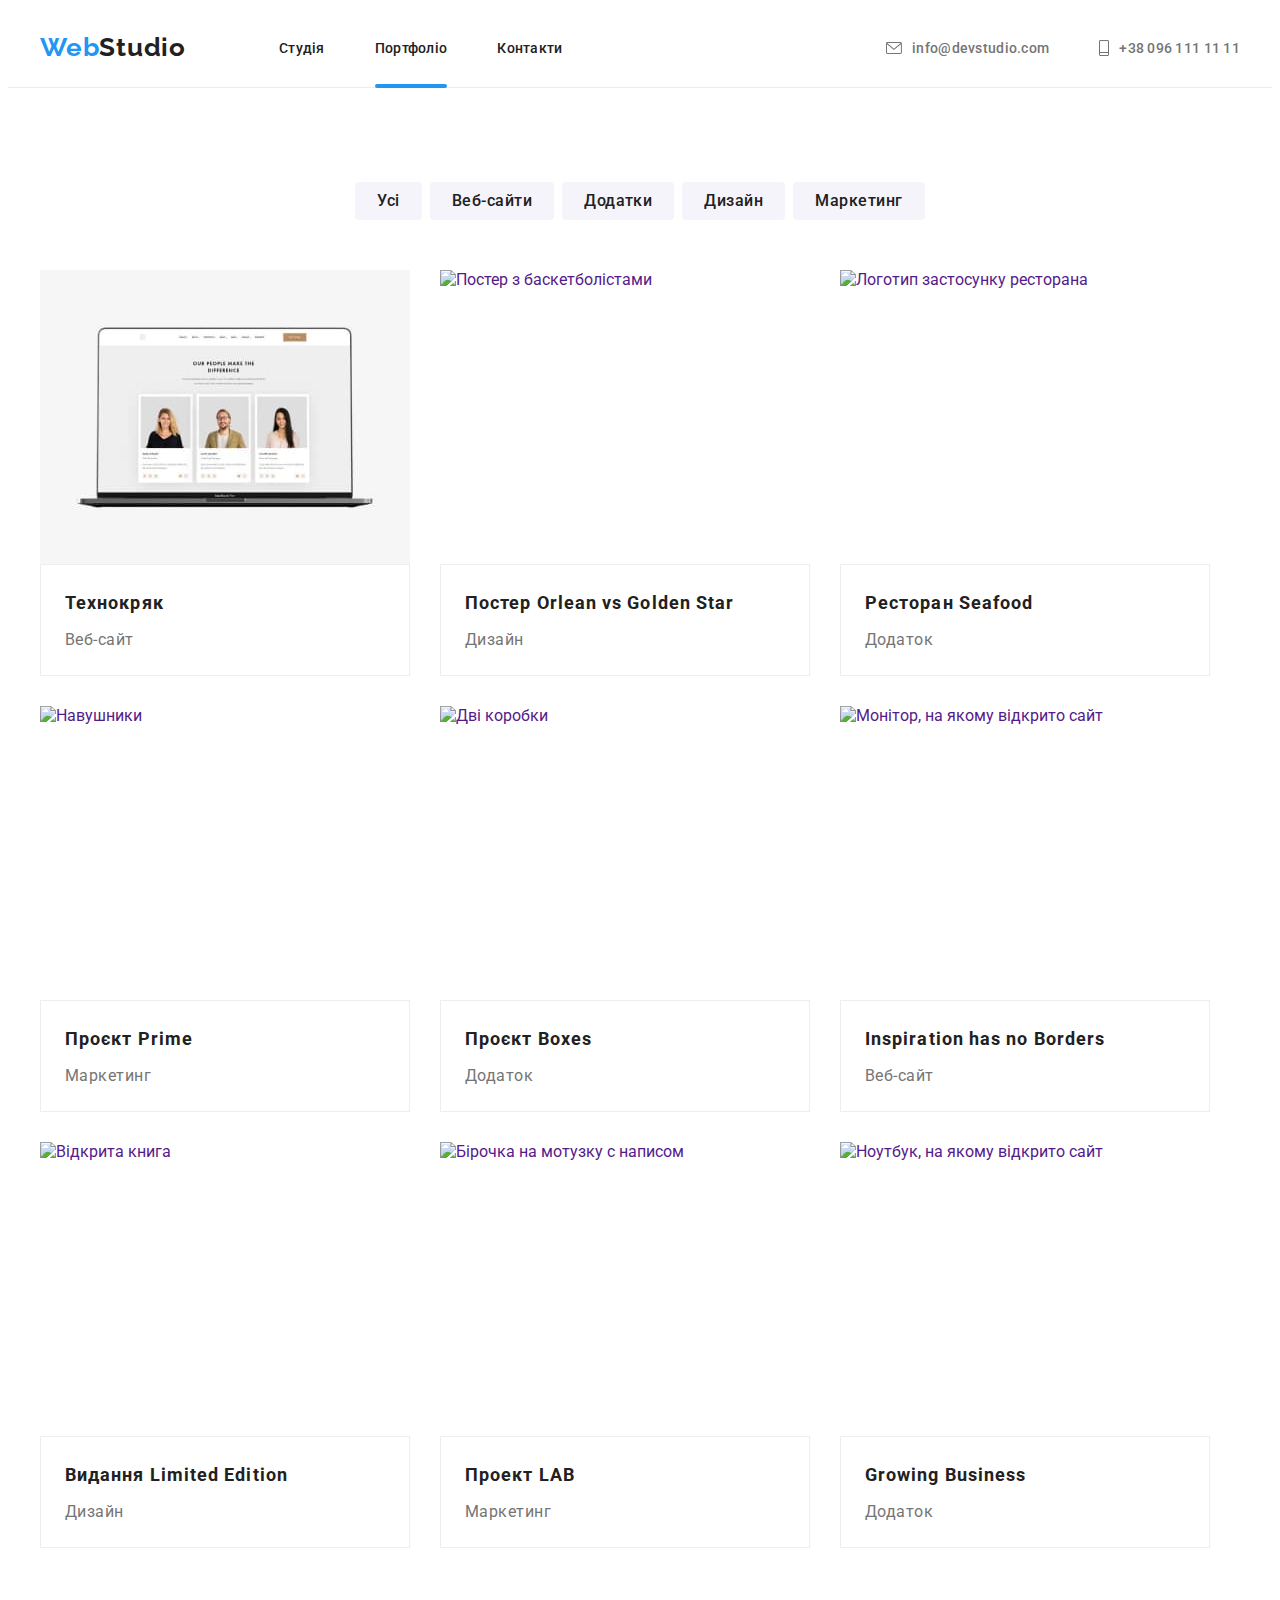
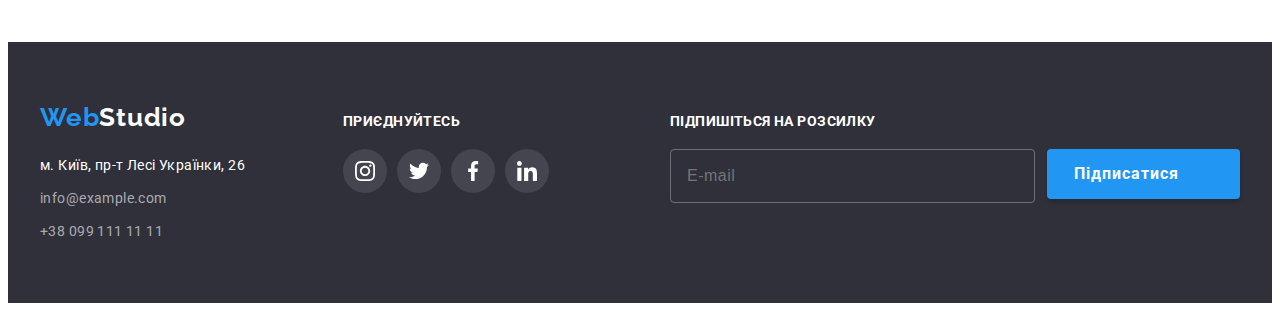
==== commit 01580409: "Classes renamed to BEM" ====
--- a/portfolio.html
+++ b/portfolio.html
@@ -18,33 +18,34 @@
 <body>
 
         <header class="header">
-            <div class="header-list container">
+            <div class="header__wrap container">
                 <!--Site logo-->
-                <a href="./index.html" class="site-logo-header"><span class="site-logo-blue">Web</span>Studio</a>
+                <a href="./index.html" class="logo header__logo"><span class="logo__label">Web</span>Studio</a>
         
                 <!--Menu navigation-->
                 <nav class="navigation">
-                    <ul class="navigation-list li">
-                        <li class="navigation-item">
-                            <a href="./index.html" class="navigation-link">Студія</a>
-                        </li>
-                        <li class="navigation-item">
-                            <a href="./portfolio.html" class="navigation-link current">Портфоліо</a>
-                        </li>
-                        <li class="navigation-item">
-                            <a href="" class="navigation-link">Контакти</a>
+                    <ul class="navigation__list">
+                        <li class="navigation__item">
+                            <a href="./index.html" class="navigation__link">Студія</a>
+                        </li>
+                        <li class="navigation__item">
+                            <a href="./portfolio.html" class="navigation__link navigation__link--current">Портфоліо</a>
+                        </li>
+                        <li class="navigation__item">
+                            <a href="#" class="navigation__link">Контакти</a>
                         </li>
                     </ul>
                 </nav>
-                <ul class="contact-list li">
-                    <li class="contact-item">
-                        <a href="mailto:info@devstudio.com" class="contact-link"> <svg class="contact-icon envelope">
+                <ul class="contact__list">
+                    <li class="contact__item">
+                        <a href="mailto:info@devstudio.com" class="contact__link"> <svg
+                                class="contact__icon contact__icon--envelope">
                                 <use href="./images/icons.svg#icon-envelope" width="16" height="12"></use>
                             </svg> info@devstudio.com</a>
                     </li>
-                    <li class="contact-item">
-                        <a href="tel:+380961111111" class="contact-link"> <svg class="contact-icon smartphone" width="10"
-                                height="16">
+                    <li class="contact__item">
+                        <a href="tel:+380961111111" class="contact__link"> <svg class="contact__icon contact__icon--smartphone"
+                                width="10" height="16">
                                 <use href="./images/icons.svg#icon-smartphone"></use>
                             </svg> +38 096 111 11 11</a>
                     </li>
@@ -63,193 +64,193 @@
                     
                     <!-- Filters -->
                     
-                    <ul class="filters-list li">
-                        <li class="filters-item"><button type="button" class="filters-item-btn">Усі</button></li>
-                        <li class="filters-item"><button type="button" class="filters-item-btn">Веб-сайти</button></li>
-                        <li class="filters-item"><button type="button" class="filters-item-btn">Додатки</button></li>
-                        <li class="filters-item"><button type="button" class="filters-item-btn">Дизайн</button></li>
-                        <li class="filters-item"><button type="button" class="filters-item-btn">Маркетинг</button></li>
+                    <ul class="filters__list">
+                        <li class="filters__item"><button type="button" class="filters__btn">Усі</button></li>
+                        <li class="filters__item"><button type="button" class="filters__btn">Веб-сайти</button></li>
+                        <li class="filters__item"><button type="button" class="filters__btn">Додатки</button></li>
+                        <li class="filters__item"><button type="button" class="filters__btn">Дизайн</button></li>
+                        <li class="filters__item"><button type="button" class="filters__btn">Маркетинг</button></li>
                     </ul>
                     
                     
                     <!-- Sample work -->
                     
-                    <ul class="sample-list li">
-                    
-                        <li class="sample-item">
-                            <a href="" class="sample-link">
-                                <div class="sample-top-wrap">
+                    <ul class="sample__list">
+                    
+                        <li class="sample__item">
+                            <a href="" class="sample__link">
+                                <div class="sample__wrap">
                                     <img src="./images/img4.jpg" alt="Ноутбук, на якому відкрито сайт" width="370" height="294">
-                                    <p class="sample-top-text">Ресурс пропонує комплексні пропозиції з різним рівнем функціоналу та сервісів. Все це
-                                        дозволить відвідувачу отримати
-                                        вичерпні відомості про компанію чи приватну особу.
-                                    </p>
-
-                                </div>
-                                
-                                <div class="sample-div">
-                                    <h2 class="sample-title">Технокряк</h2>
-                                    <p class="simple-after-title">Веб-сайт</p>
-                                </div>
-                            </a>
-                            
-                            
-                        </li>
-                    
-                        <li class="sample-item">
-                            <a href="" class="sample-link">
-                                <div class="sample-top-wrap">
+                                    <p class="sample__text">Ресурс пропонує комплексні пропозиції з різним рівнем функціоналу та сервісів. Все це
+                                        дозволить відвідувачу отримати
+                                        вичерпні відомості про компанію чи приватну особу.
+                                    </p>
+
+                                </div>
+                                
+                                <div class="sample__div">
+                                    <h2 class="sample_name">Технокряк</h2>
+                                    <p class="sample_type">Веб-сайт</p>
+                                </div>
+                            </a>
+                            
+                            
+                        </li>
+                    
+                        <li class="sample__item">
+                            <a href="" class="sample__link">
+                                <div class="sample__wrap">
                                     <img src="./images/img5.jpg" alt="Постер з баскетболістами" width="370" height="294">
-                                    <p class="sample-top-text">Ресурс пропонує комплексні пропозиції з різним рівнем функціоналу та сервісів. Все це
-                                        дозволить відвідувачу отримати
-                                        вичерпні відомості про компанію чи приватну особу.
-                                    </p>
-                                    
-                                </div>
-                                
-                                <div class="sample-div">
-                                <h2 class="sample-title">Постер Orlean vs Golden Star</h2>
-                                <p class="simple-after-title">Дизайн</p>
-                                </div>
-                            </a>
-                            
-                            
-                        </li>
-                    
-                        <li class="sample-item">
-                            <a href="" class="sample-link">
-                                <div class="sample-top-wrap">
+                                    <p class="sample__text">Ресурс пропонує комплексні пропозиції з різним рівнем функціоналу та сервісів. Все це
+                                        дозволить відвідувачу отримати
+                                        вичерпні відомості про компанію чи приватну особу.
+                                    </p>
+                                    
+                                </div>
+                                
+                                <div class="sample__div">
+                                <h2 class="sample_name">Постер Orlean vs Golden Star</h2>
+                                <p class="sample_type">Дизайн</p>
+                                </div>
+                            </a>
+                            
+                            
+                        </li>
+                    
+                        <li class="sample__item">
+                            <a href="" class="sample__link">
+                                <div class="sample__wrap">
                                     <img src="./images/img6.jpg" alt="Логотип застосунку ресторана" width="370" height="294">
-                                    <p class="sample-top-text">Ресурс пропонує комплексні пропозиції з різним рівнем функціоналу та сервісів. Все це
-                                        дозволить відвідувачу отримати
-                                        вичерпні відомості про компанію чи приватну особу.
-                                    </p>
-                                    
-                                </div>
-                                
-                                <div class="sample-div">
-                                    <h2 class="sample-title">Ресторан <span lang="en">Seafood</span></h2>
-                                    <p class="simple-after-title">Додаток</p>
-                                </div>
-                            </a>
-                            
-                            
-                        </li>
-                    
-                        <li class="sample-item">
-                            <a href="" class="sample-link">
-                                <div class="sample-top-wrap">
+                                    <p class="sample__text">Ресурс пропонує комплексні пропозиції з різним рівнем функціоналу та сервісів. Все це
+                                        дозволить відвідувачу отримати
+                                        вичерпні відомості про компанію чи приватну особу.
+                                    </p>
+                                    
+                                </div>
+                                
+                                <div class="sample__div">
+                                    <h2 class="sample_name">Ресторан <span lang="en">Seafood</span></h2>
+                                    <p class="sample_type">Додаток</p>
+                                </div>
+                            </a>
+                            
+                            
+                        </li>
+                    
+                        <li class="sample__item">
+                            <a href="" class="sample__link">
+                                <div class="sample__wrap">
                                     <img src="./images/img7.jpg" alt="Навушники" width="370" height="294">
-                                    <p class="sample-top-text">Ресурс пропонує комплексні пропозиції з різним рівнем функціоналу та сервісів. Все це
-                                        дозволить відвідувачу отримати
-                                        вичерпні відомості про компанію чи приватну особу.
-                                    </p>
-                                    
-                                </div>
-                                
-                                <div class="sample-div">
-                                    <h2 class="sample-title">Проєкт <span lang="en">Prime</span></h2>
-                                    <p class="simple-after-title">Маркетинг</p>
-                                </div>
-                            </a>
-                            
-                            
-                        </li>
-                    
-                        <li class="sample-item">
-                            <a href="" class="sample-link">
-                                <div class="sample-top-wrap">
+                                    <p class="sample__text">Ресурс пропонує комплексні пропозиції з різним рівнем функціоналу та сервісів. Все це
+                                        дозволить відвідувачу отримати
+                                        вичерпні відомості про компанію чи приватну особу.
+                                    </p>
+                                    
+                                </div>
+                                
+                                <div class="sample__div">
+                                    <h2 class="sample_name">Проєкт <span lang="en">Prime</span></h2>
+                                    <p class="sample_type">Маркетинг</p>
+                                </div>
+                            </a>
+                            
+                            
+                        </li>
+                    
+                        <li class="sample__item">
+                            <a href="" class="sample__link">
+                                <div class="sample__wrap">
                                     <img src="./images/img8.jpg" alt="Дві коробки" width="370" height="294">
-                                    <p class="sample-top-text">Ресурс пропонує комплексні пропозиції з різним рівнем функціоналу та сервісів. Все це
-                                        дозволить відвідувачу отримати
-                                        вичерпні відомості про компанію чи приватну особу.
-                                    </p>
-                                    
-                                </div>
-                                
-                                <div class="sample-div">
-                                    <h2 class="sample-title">Проєкт <span lang="en">Boxes</span></h2>
-                                    <p class="simple-after-title">Приложение</p>
-                                </div>
-                            </a>
-                            
-                            
-                        </li>
-                    
-                        <li class="sample-item">
-                            <a href="" class="sample-link">
-                                <div class="sample-top-wrap">
+                                    <p class="sample__text">Ресурс пропонує комплексні пропозиції з різним рівнем функціоналу та сервісів. Все це
+                                        дозволить відвідувачу отримати
+                                        вичерпні відомості про компанію чи приватну особу.
+                                    </p>
+                                    
+                                </div>
+                                
+                                <div class="sample__div">
+                                    <h2 class="sample_name">Проєкт <span lang="en">Boxes</span></h2>
+                                    <p class="sample_type">Додаток</p>
+                                </div>
+                            </a>
+                            
+                            
+                        </li>
+                    
+                        <li class="sample__item">
+                            <a href="" class="sample__link">
+                                <div class="sample__wrap">
                                     <img src="./images/img9.jpg" alt="Монітор, на якому відкрито сайт" width="370" height="294">
-                                    <p class="sample-top-text">Ресурс пропонує комплексні пропозиції з різним рівнем функціоналу та сервісів. Все це
-                                        дозволить відвідувачу отримати
-                                        вичерпні відомості про компанію чи приватну особу.
-                                    </p>
-                                    
-                                </div>
-                                
-                                <div class="sample-div">
-                                    <h2 class="sample-title"><span lang="en">Inspiration has no Borders</span></h2>
-                                    <p class="simple-after-title">Веб-сайт</p>
-                                </div>
-                            </a>
-                            
-                            
-                        </li>
-                    
-                        <li class="sample-item">
-                            <a href="" class="sample-link">
-                                <div class="sample-top-wrap">
+                                    <p class="sample__text">Ресурс пропонує комплексні пропозиції з різним рівнем функціоналу та сервісів. Все це
+                                        дозволить відвідувачу отримати
+                                        вичерпні відомості про компанію чи приватну особу.
+                                    </p>
+                                    
+                                </div>
+                                
+                                <div class="sample__div">
+                                    <h2 class="sample_name"><span lang="en">Inspiration has no Borders</span></h2>
+                                    <p class="sample_type">Веб-сайт</p>
+                                </div>
+                            </a>
+                            
+                            
+                        </li>
+                    
+                        <li class="sample__item">
+                            <a href="" class="sample__link">
+                                <div class="sample__wrap">
                                     <img src="./images/img10.jpg" alt="Відкрита книга" width="370" height="294">
-                                    <p class="sample-top-text">Ресурс пропонує комплексні пропозиції з різним рівнем функціоналу та сервісів. Все це
-                                        дозволить відвідувачу отримати
-                                        вичерпні відомості про компанію чи приватну особу.
-                                    </p>
-                                    
-                                </div>
-                                
-                                <div class="sample-div">
-                                    <h2 class="sample-title">Видання <span lang="en">Limited Edition</span></h2>
-                                    <p class="simple-after-title">Дизайн</p>
-                                </div>
-                            </a>
-                            
-                            
-                        </li>
-                    
-                        <li class="sample-item">
-                            <a href="" class="sample-link">
-                                <div class="sample-top-wrap">
+                                    <p class="sample__text">Ресурс пропонує комплексні пропозиції з різним рівнем функціоналу та сервісів. Все це
+                                        дозволить відвідувачу отримати
+                                        вичерпні відомості про компанію чи приватну особу.
+                                    </p>
+                                    
+                                </div>
+                                
+                                <div class="sample__div">
+                                    <h2 class="sample_name">Видання <span lang="en">Limited Edition</span></h2>
+                                    <p class="sample_type">Дизайн</p>
+                                </div>
+                            </a>
+                            
+                            
+                        </li>
+                    
+                        <li class="sample__item">
+                            <a href="" class="sample__link">
+                                <div class="sample__wrap">
                                     <img src="./images/img11.jpg" alt="Бірочка на мотузку с написом" width="370" height="294">
-                                    <p class="sample-top-text">Ресурс пропонує комплексні пропозиції з різним рівнем функціоналу та сервісів. Все це
-                                        дозволить відвідувачу отримати
-                                        вичерпні відомості про компанію чи приватну особу.
-                                    </p>
-                                    
-                                </div>
-                                
-                                <div class="sample-div">
-                                    <h2 class="sample-title">Проект <span lang="en">LAB</span></h2>
-                                    <p class="simple-after-title">Маркетинг</p>
-                                </div>
-                            </a>
-                            
-                            
-                        </li>
-                    
-                        <li class="sample-item">
-                            <a href="" class="sample-link">
-                                <div class="sample-top-wrap">
+                                    <p class="sample__text">Ресурс пропонує комплексні пропозиції з різним рівнем функціоналу та сервісів. Все це
+                                        дозволить відвідувачу отримати
+                                        вичерпні відомості про компанію чи приватну особу.
+                                    </p>
+                                    
+                                </div>
+                                
+                                <div class="sample__div">
+                                    <h2 class="sample_name">Проект <span lang="en">LAB</span></h2>
+                                    <p class="sample_type">Маркетинг</p>
+                                </div>
+                            </a>
+                            
+                            
+                        </li>
+                    
+                        <li class="sample__item">
+                            <a href="" class="sample__link">
+                                <div class="sample__wrap">
                                     <img src="./images/img12.jpg" alt="Ноутбук, на якому відкрито сайт" width="370" height="294">
-                                    <p class="sample-top-text">Ресурс пропонує комплексні пропозиції з різним рівнем функціоналу та сервісів. Все це
-                                        дозволить відвідувачу отримати
-                                        вичерпні відомості про компанію чи приватну особу.
-                                    </p>
-                                    
-                                </div>
-                                
-                                <div class="sample-div">
-                                    <h2 class="sample-title"><span lang="en">Growing Business</span></h2>
-                                    <p class="simple-after-title">Додаток</p>
+                                    <p class="sample__text">Ресурс пропонує комплексні пропозиції з різним рівнем функціоналу та сервісів. Все це
+                                        дозволить відвідувачу отримати
+                                        вичерпні відомості про компанію чи приватну особу.
+                                    </p>
+                                    
+                                </div>
+                                
+                                <div class="sample__div">
+                                    <h2 class="sample_name"><span lang="en">Growing Business</span></h2>
+                                    <p class="sample_type">Додаток</p>
                                 </div>
                             </a>
                             
@@ -265,24 +266,24 @@
         </main>
         
         <footer class="footer">
-            <div class="container footer-box">
-                <div class="footer-contacts-wrap">
+            <div class="container footer__wrap">
+                <div class="contacts">
                     <!--Site logo-->
-                    <a href="./index.html" class="site-logo-footer"><span class="site-logo-blue">Web</span>Studio</a>
-        
-                    <address class="footer-contacts">
-                        <ul class="footer-contacts-list li">
-                            <li class="footer-contacts-item">
+                    <a href="./index.html" class="contacts__logo"><span class="contacts__label">Web</span>Studio</a>
+        
+                    <address class="contacts__adsress">
+                        <ul class="contacts__list">
+                            <li class="contacts__item">
                                 <a href="https://www.google.com.ua/maps/place/%D0%B1%D1%83%D0%BB%D1%8C%D0%B2%D0%B0%D1%80+%D0%9B%D0%B5%D1%81%D1%96+%D0%A3%D0%BA%D1%80%D0%B0%D1%97%D0%BD%D0%BA%D0%B8,+26,+%D0%9A%D0%B8%D1%97%D0%B2,+02000/@50.4265841,30.5361971,17z/data=!3m1!4b1!4m5!3m4!1s0x40d4cf0e033ecbe9:0x57a4dffefec77da0!8m2!3d50.4265807!4d30.5383858?hl=uk"
-                                    target="_blank" rel="noopener noreferrer nofollow" class="footer-contacts-link">м. Київ,
-                                    пр-т Лесі
+                                    target="_blank" rel="noopener noreferrer nofollow" class="contacts__link">м. Київ, пр-т Лесі
                                     Українки, 26</a>
                             </li>
-                            <li class="footer-contacts-item">
-                                <a href="mailto:info@example.com" class="footer-contacts-link grey">info@example.com</a>
+                            <li class="contacts__item">
+                                <a href="mailto:info@example.com"
+                                    class="contacts__link contacts__link--grey">info@example.com</a>
                             </li>
-                            <li class="footer-contacts-item">
-                                <a href="tel:+380991111111" class="footer-contacts-link grey">+38 099 111 11 11</a>
+                            <li class="contacts__item">
+                                <a href="tel:+380991111111" class="contacts__link contacts__link--grey">+38 099 111 11 11</a>
                             </li>
                         </ul>
                     </address>
@@ -291,32 +292,37 @@
         
         
                 <div class="social">
-                    <h3 class="social-title">приєднуйтесь</h3>
-                    <ul class="social-list li">
-                        <li class="social-item"><a href="" class="social-link"><svg class="social-icon" width="20" height="20">
+                    <h3 class="social__title">приєднуйтесь</h3>
+                    <ul class="social__list">
+                        <li class="social__item"><a href="" class="social__link"><svg class="social__icon" width="20"
+                                    height="20">
                                     <use href="./images/icons.svg#icon-instagram"></use>
                                 </svg></a></li>
-                        <li class="social-item"><a href="" class="social-link"><svg class="social-icon" width="20" height="20">
+                        <li class="social__item"><a href="" class="social__link"><svg class="social__icon" width="20"
+                                    height="20">
                                     <use href="./images/icons.svg#icon-twitter"></use>
                                 </svg></a></li>
-                        <li class="social-item"><a href="" class="social-link"><svg class="social-icon" width="20" height="20">
+                        <li class="social__item"><a href="" class="social__link"><svg class="social__icon" width="20"
+                                    height="20">
                                     <use href="./images/icons.svg#icon-facebook"></use>
                                 </svg></a></li>
-                        <li class="social-item"><a href="" class="social-link"><svg class="social-icon" width="20" height="20">
+                        <li class="social__item"><a href="" class="social__link"><svg class="social__icon" width="20"
+                                    height="20">
                                     <use href="./images/icons.svg#icon-linkedin"></use>
                                 </svg></a></li>
                     </ul>
         
                 </div>
+        
                 <div class="subscription">
-                    <P class="subscription-title">Підпишіться на розсилку</P>
-                    <div class="subscription-form-wrap">
-                        <form name="subscription" class="subscription-form-field">
-                            <label name="subscription-form" for="subscription-form" class="subscription-form-field"></label>
-                            <input id="subscription-form" type="email" class="subscription-form" name="subscription-form"
+                    <P class="subscription__title">Підпишіться на розсилку</P>
+                    <div class="subscription__wrap">
+                        <form name="subscription" class="subscription__form">
+                            <label name="subscription-form" for="subscription__input" class="subscription__label"></label>
+                            <input id="subscription__input" type="email" class="subscription__input" name="subscription__input"
                                 placeholder="E-mail" required>
-                            <button type="submit" class="subscription-btn">Підписатися<svg class="subscription-icon" width="24"
-                                    height="24">
+                            <button type="submit" class="subscription-btn">Підписатися<svg class="subscription-btn__icon"
+                                    width="24" height="24">
                                     <use href="./images/icons.svg#icon-send"></use>
                                 </svg></button>
                         </form>
--- a/css/styles.css
+++ b/css/styles.css
@@ -71,7 +71,7 @@
     
 }
 
-.header-list {
+.header__wrap {
     display: flex;
     align-items: center;
     
@@ -79,12 +79,7 @@
     
     }
 
-.header-list .navigation-list, .header-list .contact-list {
-    display: flex;
-    align-items: center;
-} 
-/* Menu navigation */
-.site-logo-header {
+.logo {
     font-family: 'Raleway', sans-serif;
     font-weight: 700;
     font-size: 26px;
@@ -93,29 +88,39 @@
     text-decoration: none;
     color: var(--dark-color);
     margin-right: 93px;
-   
-           
-}
-
-
-.site-logo-blue {
+              
+}
+
+.header__logo {
+    color: var(--dark-color);
+}
+
+.logo__label {
     color: var(--hover-color);
 }
 
-
-
-.navigation-item {
+/* Menu navigation */
+
+.navigation__list {
+    display: flex;
+    align-items: center;
+
+    list-style: none;
+    text-align: center;
+}
+
+.navigation__item {
     position: relative;
     margin-right: 50px;
 
 }
 
-.navigation-item:last-child {
+.navigation__item:last-child {
     margin-right: 0;
 }
 
 
-.navigation-link {
+.navigation__link {
     font-weight: 500;
     font-size: 14px;
     line-height: calc(16/14);
@@ -127,19 +132,19 @@
         
 }
 
-.navigation-link:visited, {
+.navigation__link:visited, {
     color: var(--title-color);
 }
-.navigation-list , .navigation-list:visited {
+.navigation__list , .navigation__list:visited {
     color: var(--dark-color);
 }
 
-.navigation-link:hover,
-.navigation-link:focus {
+.navigation__link:hover,
+.navigation__link:focus {
     color: var(--hover-color);
 }
 
-.navigation-link.current::after {
+.navigation__link--current::after {
     content: "";
     display: block;
     width: 100%;
@@ -152,14 +157,18 @@
     left: 0;
 }
 
-.contact-list {
-    display: inline;
+.contact__list {
+     
+    display: flex;
+    align-items: center;
+    
+    list-style: none;
+    text-align: center;
+
     margin-left: auto;
-   
-       
-}
-
-.contact-item {
+}
+
+.contact__item {
     display: flex;
     align-items: center;
     justify-content: center;
@@ -167,12 +176,12 @@
     margin-right: 0;
 }
 
-.contact-item:first-child {
+.contact__item:first-child {
     margin-left: 0;
 
 }
 
-.contact-link {
+.contact__link {
     display: flex;
     align-items: center;
     justify-content: center;
@@ -190,27 +199,27 @@
 }
 
 
-.contact-link:hover, .contact-link:focus {
+.contact__link:hover, .contact__link:focus {
     color: var(--hover-color);
     
 }
 
 
 
-.contact-icon {
+.contact__icon {
     fill: currentColor;
     margin-right: 10px;
 
     
 }
 
-.envelope {
+.contact__icon--envelope {
     width: 16px;
     height: 12px;
     
 }
 
-.smartphone {
+.contact__icon--smartphone {
     width: 10px;
     height: 16px;
 }
@@ -218,7 +227,7 @@
 
 /*Hero*/
 
-.main-title {
+.hero {
     max-width: 1600px;
     
 
@@ -238,7 +247,7 @@
     padding-bottom: 200px;
 }
 
-.main-title-text {
+.hero__title {
     font-family: 'Roboto';
     font-style: normal;
     font-weight: 900;
@@ -257,7 +266,7 @@
        
 }
 
-.order-btn {
+.hero__btn {
     font-weight: 700;
     font-size: 16px;
     line-height: calc(30/16);
@@ -281,17 +290,18 @@
 
     /* Filters*/
 
-.filters-list {
+.filters__list {
     display: flex;
     gap: 8px;
     justify-content: center;
     align-items: center;
     margin-bottom: 50px;
-}
-
-
-
-.filters-item-btn {
+    list-style: none;
+}
+
+
+
+.filters__btn {
     font-family: inherit;
     font-style: normal;
     font-weight: 500;
@@ -312,8 +322,8 @@
     
 }
 
-.filters-item-btn:hover,
-.filters-item-btn:focus {
+.filters__btn:hover,
+.filters__btn:focus {
     background-color: var(--hover-color);
     color: var(--white-color);
     
@@ -325,7 +335,17 @@
 
 /*Features*/
 
-.features-logo-box {
+.features__list {
+    display: flex;
+    gap: 30px;
+    list-style: none;
+}
+
+.features__item {
+    flex-basis: calc((100%-60px)/4);
+}
+
+.features__logo-wrap {
     width: 270px;
     height: 120px;
     background-color: var(--lite-grey-color);
@@ -335,16 +355,11 @@
     align-items: center;
     justify-content: center;
 }
-.features-list {
-    display: flex;
-    gap: 30px;
-}
-
-.features-item {
-    flex-basis: calc((100%-60px)/4);
-}
-
-.features-title {
+
+
+
+
+.features__title {
     font-weight: 700;
     font-size: 14px;
     line-height: calc(16/14);
@@ -356,7 +371,7 @@
     margin-bottom: 10px;
 }
 
-.features-after-title {
+.features__text {
         font-weight: 400;
         font-size: 14px;
         line-height: calc(24/14);
@@ -372,7 +387,7 @@
     padding-top: 0;
 }
 
-.promo-title {
+.promo__title {
     font-weight: 700;
     font-size: 36px;
     line-height: calc(42/36);
@@ -382,16 +397,17 @@
     margin-bottom: 50px;
 }
 
-.promo-list {
+.promo__list {
     display: flex;
     gap: 30px;
-}
-
-.promo-item {
+    list-style: none;
+}
+
+.promo__item {
     position: relative;
 }
 
-.promo-top-text {
+.promo_text {
     position: absolute;
     height: 70px;
     width: 100%;
@@ -420,7 +436,7 @@
 }
 
 
-.team-title {
+.team__title {
     font-style: normal;
     font-weight: 700;
     font-size: 36px;
@@ -432,25 +448,27 @@
     
 }
 
-.team-list {
+.team__list {
     display: flex;
     gap: 30px;
 }
 
-.team-item {
+.team__item {
     text-align: center;
     background-color: var(--white-color);
     
     box-shadow: 0px 1px 3px rgba(0, 0, 0, 0.12), 0px 1px 1px rgba(0, 0, 0, 0.14), 0px 2px 1px rgba(0, 0, 0, 0.2);
     border-radius: 0px 0px 4px 4px;
-}
-
-.team-div {
+
+    list-style: none;
+}
+
+.team__wrap {
     padding-top: 30px;
     padding-bottom: 30px;
 }
 
-.team-item-title {
+.team__name {
     font-weight: 500;
     font-size: 16px;
     line-height: calc(19/16);
@@ -462,7 +480,7 @@
     
 }
 
-.team-item-after-title {
+.team__work {
     font-size: 16px;
     line-height: calc(19/16);
     text-align: center;
@@ -472,18 +490,18 @@
     
 }
 
-.team-soc-list {
+.socials {
     display: flex;
     align-items: center;
     justify-content: center;
     gap: 10px;
-}
-
-.team-soc-item {
-   
-}
-
-.team-soc-link {
+
+    list-style: none;
+}
+
+
+
+.socials__link {
     width: 44px;
     height: 44px;
     border-radius: 50%;
@@ -495,28 +513,28 @@
     transition: background-color 250ms cubic-bezier(0.4, 0, 0.2, 1);
 }
 
-.team-soc-icon {
+.socials__icon {
     fill: #AFB1B8;
 
     transition: fill 250ms cubic-bezier(0.4, 0, 0.2, 1);
     
 }
 
-.team-soc-link:hover,
-.team-soc-link:focus {
+.socials__link:hover,
+.socials__link:focus {
     background-color: var(--hover-color);
 }
 
-.team-soc-link:hover .team-soc-icon,
-.team-soc-link:focus .team-soc-icon {
+.socials__link:hover .socials__icon,
+.socials__link:focus .socials__icon {
     fill: var(--white-color);
     
 }
 /*Clients*/
 
-.clients {}
-
-.clients-title {
+
+
+.clients__title {
     font-weight: 700;
     font-size: 36px;
     line-height: calc(42/36);
@@ -526,22 +544,19 @@
     margin-bottom: 50px;
 }
 
-.clients-list {
+.clients__list {
     display: flex;
     gap: 30px;
     align-items: center;
     justify-content: center;
-}
-
-.clients-item {
-    
-       
+    list-style: none;
+}
+
+.clients__item {
+           
     width: 170px;
     height: 92px;
-    
-    
-    
-    
+        
 }
 
 .clients-icon {
@@ -549,7 +564,7 @@
     height: 60px;
 }
 
-.clients-link {
+.clients__link {
     width: 170px;
     height: 92px;
     display: flex;
@@ -562,8 +577,8 @@
     transition: border 250ms cubic-bezier(0.4, 0, 0.2, 1), fill 250ms cubic-bezier(0.4, 0, 0.2, 1);
 }
 
-.clients-link:hover,
-.clients-link:focus {
+.clients__link:hover,
+.clients__link:focus {
     fill: #2196F3;
     border: 1px solid var(--hover-color);
 
@@ -574,52 +589,43 @@
 
 /*Sample work*/
 
-.sample-list {
+.sample__list {
     display: flex;
     flex-wrap: wrap;
     gap: 30px;
-   
-}
-
-.sample-item {
+    list-style: none;
+}
+
+.sample__item {
     flex-basis: 370px;
    
 }
 
 
-.sample-link {
+.sample__link {
     display: block; 
     text-decoration: none;
 
-    
-
     transition: box-shadow 250ms cubic-bezier(0.4, 0, 0.2, 1);
-
-    
-    
-}
-
-.sample-link:hover,
-.sample-link:focus {
+    
+}
+
+.sample__link:hover,
+.sample__link:focus {
     box-shadow: 0px 1px 1px rgba(0, 0, 0, 0.12), 0px 4px 4px rgba(0, 0, 0, 0.06), 1px 4px 6px rgba(0, 0, 0, 0.16);
 }
 
-.sample-link:hover .sample-top-text,
-.sample-link:focus .sample-top-text {
+.sample__link:hover .sample__text,
+.sample__link:focus .sample__text {
     transform: translateY(0);
 
 }
 
-.sample-top-wrap {
-    position: relative;
-    overflow: hidden;
-}
-
-.sample-top-text {
+.sample__text {
     position: absolute;
     top: 0;
     left: 0;
-    
+
     font-size: 18px;
     line-height: calc(28/18);
     letter-spacing: 0.03em;
@@ -635,13 +641,20 @@
 
 }
 
-.sample-div {
+.sample__wrap {
+    position: relative;
+    overflow: hidden;
+}
+
+
+
+.sample__div {
     padding: 20px 24px;
     border: 1px solid rgb(238, 238, 238);
 
 }
 
-.sample-title {
+.sample_name {
     font-weight: 700;
     font-size: 18px;
     line-height: calc(36/18);
@@ -652,7 +665,7 @@
     
 }
 
-.simple-after-title {
+.sample_type {
     font-size: 16px;
     line-height: calc(30/16);
     letter-spacing: 0.03em;
@@ -671,12 +684,24 @@
     
 }
 
-.footer-contacts {
+.footer__wrap {
+    display: flex;
+    align-items: baseline;
+
+}
+
+.contacts {
+    margin-right: 70px;
+    flex-grow: 1;
+
+}
+
+.contacts__adsress {
     margin-top: 20px;
 
 }
 
-.site-logo-footer {
+.contacts__logo {
     font-family: 'Raleway', sans-serif;
     font-style: normal;
     font-weight: 700;
@@ -689,68 +714,54 @@
     
 }
 
-.footer-contacts-list {
+.contacts__label {
+    color: var(--hover-color);
+}
+
+.contacts__list {
     font-style: normal;
     font-size: 14px;
     line-height: calc(24/14);
     letter-spacing: 0.03em;
     text-align: left;
-    
-    
-}
-
-.footer-contacts-item {
+    list-style: none;
+    
+}
+
+.contacts__item {
     margin-bottom: 9px;
 }
 
-.footer-contacts-item:last-child {
+.contacts__item:last-child {
     margin-bottom: 0;
 }
 
-.footer-contacts-link {
-    text-decoration: none
-    
-}
-
-.footer-contacts-link {
+.contacts__link {
+    text-decoration: none;
     color: var(--white-color);
-
     transition: color 250ms cubic-bezier(0.4, 0, 0.2, 1);
 }
 
-.grey {
+
+.contacts__link--grey {
     color: rgba(255, 255, 255, 0.6);
     ;
 }
 
-.footer-contacts-link:hover, 
-.footer-contacts-link:focus {
+.contacts__link:hover, 
+.contacts__link:focus {
     color: var(--hover-color);
 }
 
-.footer-box {
-    display: flex;
-    align-items: baseline;
-        
-}
-
-.footer-contacts-wrap {
-    margin-right: 70px;
-    flex-grow: 1;
-
-}
+
+
+
 .social {
     margin-right: 93px;
     flex-grow: 1;    
 }
-.social-list {
-    display: flex;
-    align-items: center;
-    justify-content: center;
-    gap: 10px;
-}
-
-.social-title {
+
+.social__title {
     font-weight: 700;
     font-size: 14px;
     line-height: 16px;
@@ -760,7 +771,16 @@
     margin-bottom: 20px;
 }
 
-.social-link {
+.social__list {
+    display: flex;
+    align-items: center;
+    gap: 10px;
+    list-style: none;
+}
+
+
+
+.social__link {
     width: 44px;
     height: 44px;
     border-radius: 50%;
@@ -772,11 +792,11 @@
     transition: background-color 250ms cubic-bezier(0.4, 0, 0.2, 1);
 }
 
-.social-link:hover,
-.social-link:focus {
+.social__link:hover,
+.social__link:focus {
     background-color: var(--hover-color);
 }
-.social-icon {
+.social__icon {
     fill: var(--white-color);
 }
 
@@ -787,7 +807,7 @@
     
 }
 
-.subscription-title {
+.subscription__title {
     font-weight: 700;
     font-size: 14px;
     line-height: calc(16/14);
@@ -799,11 +819,11 @@
 }
 
 
-.subscription-form-field {
-    display: flex;
-}
-
-.subscription-form {
+.subscription__form {
+    display: flex;
+}
+
+.subscription__input {
     display: block;
     font-weight: 400;
     font-size: 16px;
@@ -858,13 +878,11 @@
 .subscription-btn:focus {
     background-color: #188ce8;
 }
-.subscription-icon {
+.subscription-btn__icon {
     align-self: center;
-    /* fill: var(--white-color); */
+    
     margin-left: 10px;
-    /* height: 24px;
-    width: 24px; */
-
+    
 }
 
 /* Модальне вікно */
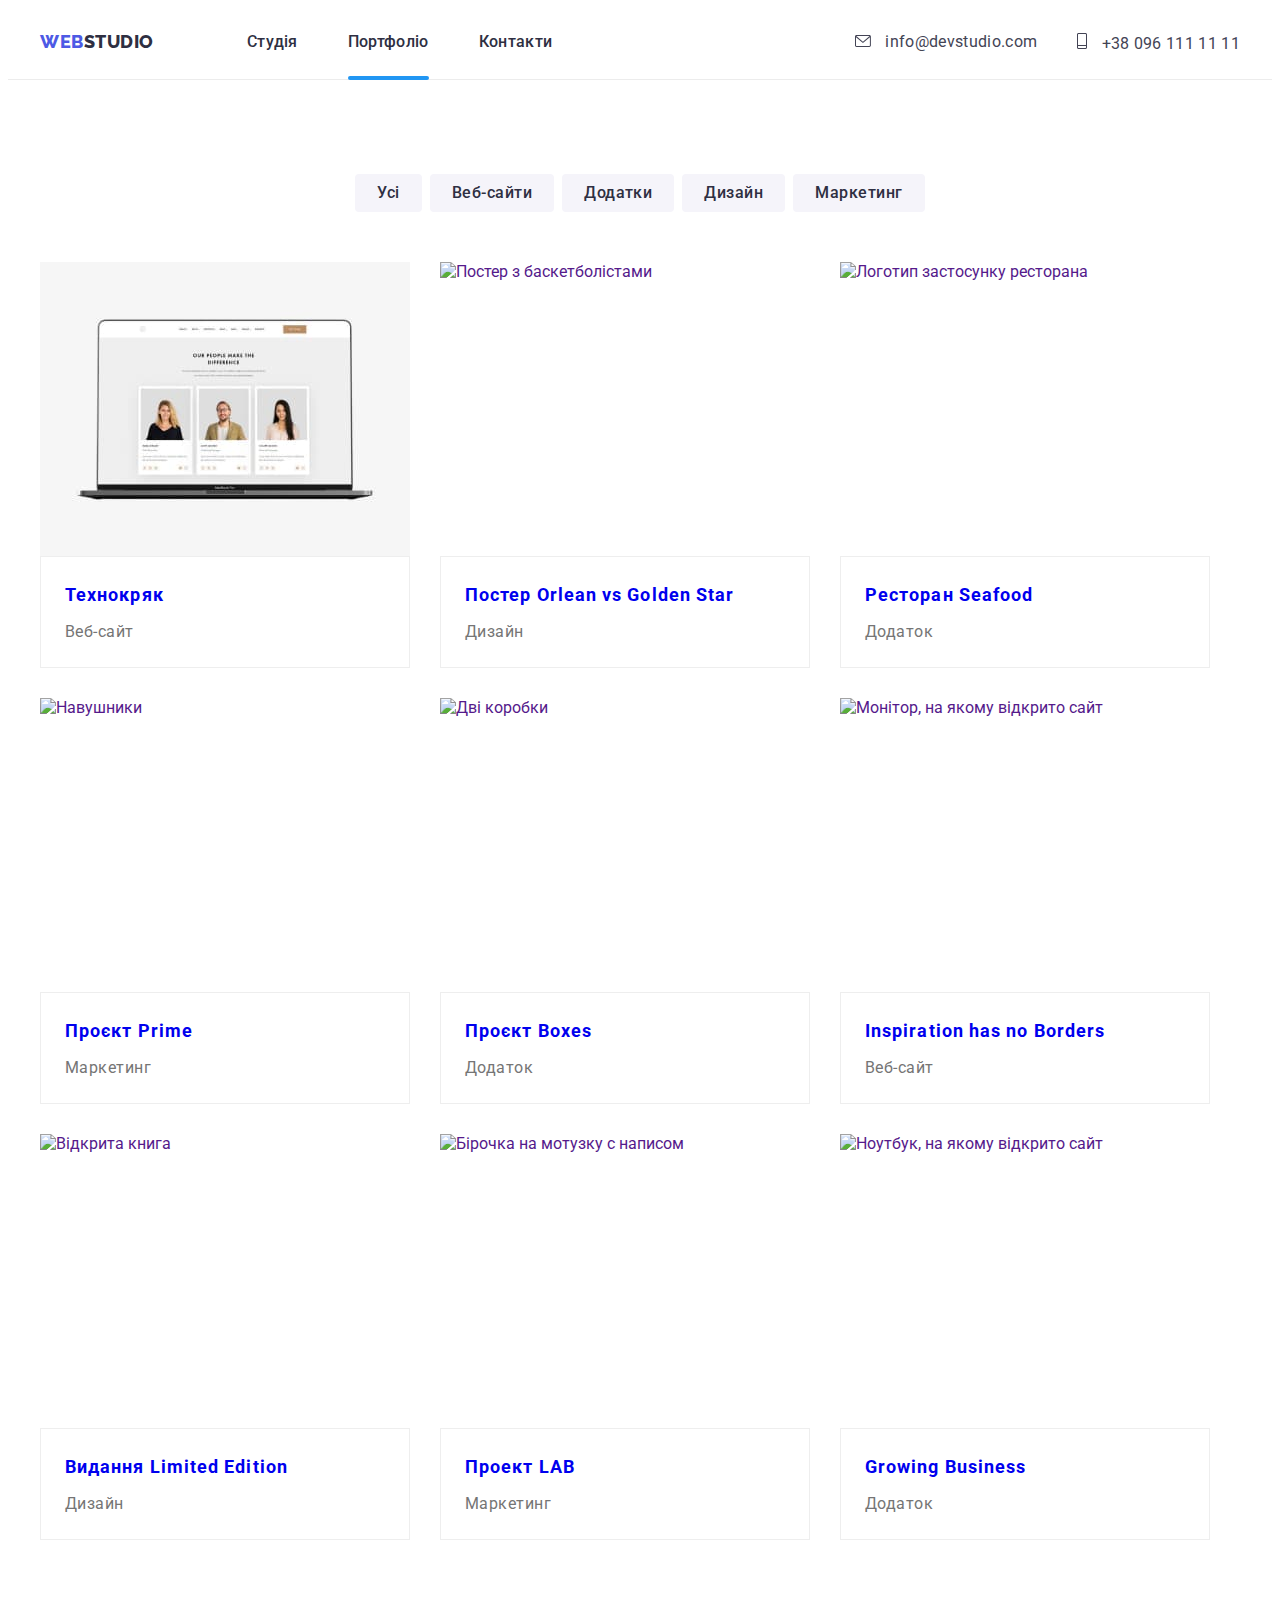
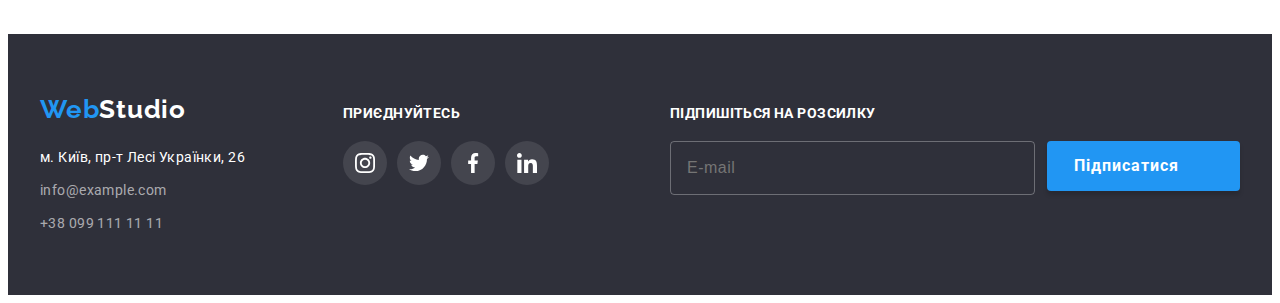
==== commit a34f825a: "Revision WebStudio to version 3.0" ====
--- a/portfolio.html
+++ b/portfolio.html
@@ -1,340 +1,424 @@
 <!DOCTYPE html>
 <html lang="uk">
-
-<head>
-    <meta charset="UTF-8">
-    <meta http-equiv="X-UA-Compatible" content="IE=edge">
-    <meta name="viewport" content="width=device-width, initial-scale=1.0">
+  <head>
+    <meta charset="UTF-8" />
+    <meta http-equiv="X-UA-Compatible" content="IE=edge" />
+    <meta name="viewport" content="width=device-width, initial-scale=1.0" />
     <title>Портфоліо</title>
-    <link rel="preconnect" href="https://fonts.googleapis.com">
-    <link rel="preconnect" href="https://fonts.gstatic.com" crossorigin>
-    <link href="https://fonts.googleapis.com/css2?family=Raleway:wght@700&family=Roboto:wght@400;500;700;900&display=swap"
-        rel="stylesheet">
-    <link rel="stylesheet" href="https://cdnjs.cloudflare.com/ajax/libs/modern-normalize/1.1.0/modern-normalize.min.css"
-        integrity="sha512-wpPYUAdjBVSE4KJnH1VR1HeZfpl1ub8YT/NKx4PuQ5NmX2tKuGu6U/JRp5y+Y8XG2tV+wKQpNHVUX03MfMFn9Q=="
-        crossorigin="anonymous" referrerpolicy="no-referrer" />
-    <link rel="stylesheet" href="./css/styles.css">
-</head>
-<body>
-
-        <header class="header">
-            <div class="header__wrap container">
-                <!--Site logo-->
-                <a href="./index.html" class="logo header__logo"><span class="logo__label">Web</span>Studio</a>
-        
-                <!--Menu navigation-->
-                <nav class="navigation">
-                    <ul class="navigation__list">
-                        <li class="navigation__item">
-                            <a href="./index.html" class="navigation__link">Студія</a>
-                        </li>
-                        <li class="navigation__item">
-                            <a href="./portfolio.html" class="navigation__link navigation__link--current">Портфоліо</a>
-                        </li>
-                        <li class="navigation__item">
-                            <a href="#" class="navigation__link">Контакти</a>
-                        </li>
-                    </ul>
-                </nav>
-                <ul class="contact__list">
-                    <li class="contact__item">
-                        <a href="mailto:info@devstudio.com" class="contact__link"> <svg
-                                class="contact__icon contact__icon--envelope">
-                                <use href="./images/icons.svg#icon-envelope" width="16" height="12"></use>
-                            </svg> info@devstudio.com</a>
-                    </li>
-                    <li class="contact__item">
-                        <a href="tel:+380961111111" class="contact__link"> <svg class="contact__icon contact__icon--smartphone"
-                                width="10" height="16">
-                                <use href="./images/icons.svg#icon-smartphone"></use>
-                            </svg> +38 096 111 11 11</a>
-                    </li>
-                </ul>
-            </div>
-        </header>
-        
-        
-        <main>
-
-            <section class="section">
-
-                <div class="container">
-
-                    <h1 class="visually-hidden">Портфоліо</h1>
-                    
-                    <!-- Filters -->
-                    
-                    <ul class="filters__list">
-                        <li class="filters__item"><button type="button" class="filters__btn">Усі</button></li>
-                        <li class="filters__item"><button type="button" class="filters__btn">Веб-сайти</button></li>
-                        <li class="filters__item"><button type="button" class="filters__btn">Додатки</button></li>
-                        <li class="filters__item"><button type="button" class="filters__btn">Дизайн</button></li>
-                        <li class="filters__item"><button type="button" class="filters__btn">Маркетинг</button></li>
-                    </ul>
-                    
-                    
-                    <!-- Sample work -->
-                    
-                    <ul class="sample__list">
-                    
-                        <li class="sample__item">
-                            <a href="" class="sample__link">
-                                <div class="sample__wrap">
-                                    <img src="./images/img4.jpg" alt="Ноутбук, на якому відкрито сайт" width="370" height="294">
-                                    <p class="sample__text">Ресурс пропонує комплексні пропозиції з різним рівнем функціоналу та сервісів. Все це
-                                        дозволить відвідувачу отримати
-                                        вичерпні відомості про компанію чи приватну особу.
-                                    </p>
-
-                                </div>
-                                
-                                <div class="sample__div">
-                                    <h2 class="sample_name">Технокряк</h2>
-                                    <p class="sample_type">Веб-сайт</p>
-                                </div>
-                            </a>
-                            
-                            
-                        </li>
-                    
-                        <li class="sample__item">
-                            <a href="" class="sample__link">
-                                <div class="sample__wrap">
-                                    <img src="./images/img5.jpg" alt="Постер з баскетболістами" width="370" height="294">
-                                    <p class="sample__text">Ресурс пропонує комплексні пропозиції з різним рівнем функціоналу та сервісів. Все це
-                                        дозволить відвідувачу отримати
-                                        вичерпні відомості про компанію чи приватну особу.
-                                    </p>
-                                    
-                                </div>
-                                
-                                <div class="sample__div">
-                                <h2 class="sample_name">Постер Orlean vs Golden Star</h2>
-                                <p class="sample_type">Дизайн</p>
-                                </div>
-                            </a>
-                            
-                            
-                        </li>
-                    
-                        <li class="sample__item">
-                            <a href="" class="sample__link">
-                                <div class="sample__wrap">
-                                    <img src="./images/img6.jpg" alt="Логотип застосунку ресторана" width="370" height="294">
-                                    <p class="sample__text">Ресурс пропонує комплексні пропозиції з різним рівнем функціоналу та сервісів. Все це
-                                        дозволить відвідувачу отримати
-                                        вичерпні відомості про компанію чи приватну особу.
-                                    </p>
-                                    
-                                </div>
-                                
-                                <div class="sample__div">
-                                    <h2 class="sample_name">Ресторан <span lang="en">Seafood</span></h2>
-                                    <p class="sample_type">Додаток</p>
-                                </div>
-                            </a>
-                            
-                            
-                        </li>
-                    
-                        <li class="sample__item">
-                            <a href="" class="sample__link">
-                                <div class="sample__wrap">
-                                    <img src="./images/img7.jpg" alt="Навушники" width="370" height="294">
-                                    <p class="sample__text">Ресурс пропонує комплексні пропозиції з різним рівнем функціоналу та сервісів. Все це
-                                        дозволить відвідувачу отримати
-                                        вичерпні відомості про компанію чи приватну особу.
-                                    </p>
-                                    
-                                </div>
-                                
-                                <div class="sample__div">
-                                    <h2 class="sample_name">Проєкт <span lang="en">Prime</span></h2>
-                                    <p class="sample_type">Маркетинг</p>
-                                </div>
-                            </a>
-                            
-                            
-                        </li>
-                    
-                        <li class="sample__item">
-                            <a href="" class="sample__link">
-                                <div class="sample__wrap">
-                                    <img src="./images/img8.jpg" alt="Дві коробки" width="370" height="294">
-                                    <p class="sample__text">Ресурс пропонує комплексні пропозиції з різним рівнем функціоналу та сервісів. Все це
-                                        дозволить відвідувачу отримати
-                                        вичерпні відомості про компанію чи приватну особу.
-                                    </p>
-                                    
-                                </div>
-                                
-                                <div class="sample__div">
-                                    <h2 class="sample_name">Проєкт <span lang="en">Boxes</span></h2>
-                                    <p class="sample_type">Додаток</p>
-                                </div>
-                            </a>
-                            
-                            
-                        </li>
-                    
-                        <li class="sample__item">
-                            <a href="" class="sample__link">
-                                <div class="sample__wrap">
-                                    <img src="./images/img9.jpg" alt="Монітор, на якому відкрито сайт" width="370" height="294">
-                                    <p class="sample__text">Ресурс пропонує комплексні пропозиції з різним рівнем функціоналу та сервісів. Все це
-                                        дозволить відвідувачу отримати
-                                        вичерпні відомості про компанію чи приватну особу.
-                                    </p>
-                                    
-                                </div>
-                                
-                                <div class="sample__div">
-                                    <h2 class="sample_name"><span lang="en">Inspiration has no Borders</span></h2>
-                                    <p class="sample_type">Веб-сайт</p>
-                                </div>
-                            </a>
-                            
-                            
-                        </li>
-                    
-                        <li class="sample__item">
-                            <a href="" class="sample__link">
-                                <div class="sample__wrap">
-                                    <img src="./images/img10.jpg" alt="Відкрита книга" width="370" height="294">
-                                    <p class="sample__text">Ресурс пропонує комплексні пропозиції з різним рівнем функціоналу та сервісів. Все це
-                                        дозволить відвідувачу отримати
-                                        вичерпні відомості про компанію чи приватну особу.
-                                    </p>
-                                    
-                                </div>
-                                
-                                <div class="sample__div">
-                                    <h2 class="sample_name">Видання <span lang="en">Limited Edition</span></h2>
-                                    <p class="sample_type">Дизайн</p>
-                                </div>
-                            </a>
-                            
-                            
-                        </li>
-                    
-                        <li class="sample__item">
-                            <a href="" class="sample__link">
-                                <div class="sample__wrap">
-                                    <img src="./images/img11.jpg" alt="Бірочка на мотузку с написом" width="370" height="294">
-                                    <p class="sample__text">Ресурс пропонує комплексні пропозиції з різним рівнем функціоналу та сервісів. Все це
-                                        дозволить відвідувачу отримати
-                                        вичерпні відомості про компанію чи приватну особу.
-                                    </p>
-                                    
-                                </div>
-                                
-                                <div class="sample__div">
-                                    <h2 class="sample_name">Проект <span lang="en">LAB</span></h2>
-                                    <p class="sample_type">Маркетинг</p>
-                                </div>
-                            </a>
-                            
-                            
-                        </li>
-                    
-                        <li class="sample__item">
-                            <a href="" class="sample__link">
-                                <div class="sample__wrap">
-                                    <img src="./images/img12.jpg" alt="Ноутбук, на якому відкрито сайт" width="370" height="294">
-                                    <p class="sample__text">Ресурс пропонує комплексні пропозиції з різним рівнем функціоналу та сервісів. Все це
-                                        дозволить відвідувачу отримати
-                                        вичерпні відомості про компанію чи приватну особу.
-                                    </p>
-                                    
-                                </div>
-                                
-                                <div class="sample__div">
-                                    <h2 class="sample_name"><span lang="en">Growing Business</span></h2>
-                                    <p class="sample_type">Додаток</p>
-                                </div>
-                            </a>
-                            
-                            
-                        </li>
-                    </ul>
-
-                </div>
-                
-            </section>
-                   
-        
-        </main>
-        
-        <footer class="footer">
-            <div class="container footer__wrap">
-                <div class="contacts">
-                    <!--Site logo-->
-                    <a href="./index.html" class="contacts__logo"><span class="contacts__label">Web</span>Studio</a>
-        
-                    <address class="contacts__adsress">
-                        <ul class="contacts__list">
-                            <li class="contacts__item">
-                                <a href="https://www.google.com.ua/maps/place/%D0%B1%D1%83%D0%BB%D1%8C%D0%B2%D0%B0%D1%80+%D0%9B%D0%B5%D1%81%D1%96+%D0%A3%D0%BA%D1%80%D0%B0%D1%97%D0%BD%D0%BA%D0%B8,+26,+%D0%9A%D0%B8%D1%97%D0%B2,+02000/@50.4265841,30.5361971,17z/data=!3m1!4b1!4m5!3m4!1s0x40d4cf0e033ecbe9:0x57a4dffefec77da0!8m2!3d50.4265807!4d30.5383858?hl=uk"
-                                    target="_blank" rel="noopener noreferrer nofollow" class="contacts__link">м. Київ, пр-т Лесі
-                                    Українки, 26</a>
-                            </li>
-                            <li class="contacts__item">
-                                <a href="mailto:info@example.com"
-                                    class="contacts__link contacts__link--grey">info@example.com</a>
-                            </li>
-                            <li class="contacts__item">
-                                <a href="tel:+380991111111" class="contacts__link contacts__link--grey">+38 099 111 11 11</a>
-                            </li>
-                        </ul>
-                    </address>
-        
-                </div>
-        
-        
-                <div class="social">
-                    <h3 class="social__title">приєднуйтесь</h3>
-                    <ul class="social__list">
-                        <li class="social__item"><a href="" class="social__link"><svg class="social__icon" width="20"
-                                    height="20">
-                                    <use href="./images/icons.svg#icon-instagram"></use>
-                                </svg></a></li>
-                        <li class="social__item"><a href="" class="social__link"><svg class="social__icon" width="20"
-                                    height="20">
-                                    <use href="./images/icons.svg#icon-twitter"></use>
-                                </svg></a></li>
-                        <li class="social__item"><a href="" class="social__link"><svg class="social__icon" width="20"
-                                    height="20">
-                                    <use href="./images/icons.svg#icon-facebook"></use>
-                                </svg></a></li>
-                        <li class="social__item"><a href="" class="social__link"><svg class="social__icon" width="20"
-                                    height="20">
-                                    <use href="./images/icons.svg#icon-linkedin"></use>
-                                </svg></a></li>
-                    </ul>
-        
-                </div>
-        
-                <div class="subscription">
-                    <P class="subscription__title">Підпишіться на розсилку</P>
-                    <div class="subscription__wrap">
-                        <form name="subscription" class="subscription__form">
-                            <label name="subscription-form" for="subscription__input" class="subscription__label"></label>
-                            <input id="subscription__input" type="email" class="subscription__input" name="subscription__input"
-                                placeholder="E-mail" required>
-                            <button type="submit" class="subscription-btn">Підписатися<svg class="subscription-btn__icon"
-                                    width="24" height="24">
-                                    <use href="./images/icons.svg#icon-send"></use>
-                                </svg></button>
-                        </form>
-                    </div>
-        
-                </div>
-            </div>
-        
-        </footer>
-   
-    
-
-</body>
-
-</html>+    <link rel="preconnect" href="https://fonts.googleapis.com" />
+    <link rel="preconnect" href="https://fonts.gstatic.com" crossorigin />
+    <link
+      href="https://fonts.googleapis.com/css2?family=Raleway:wght@700&family=Roboto:wght@400;500;700;900&display=swap"
+      rel="stylesheet"
+    />
+    <link
+      rel="stylesheet"
+      href="https://cdnjs.cloudflare.com/ajax/libs/modern-normalize/1.1.0/modern-normalize.min.css"
+      integrity="sha512-wpPYUAdjBVSE4KJnH1VR1HeZfpl1ub8YT/NKx4PuQ5NmX2tKuGu6U/JRp5y+Y8XG2tV+wKQpNHVUX03MfMFn9Q=="
+      crossorigin="anonymous"
+      referrerpolicy="no-referrer"
+    />
+    <link rel="stylesheet" href="./css/styles.css" />
+  </head>
+  <body>
+    <header class="header">
+      <div class="header__wrap container">
+        <!--Site logo-->
+        <a href="./index.html" class="logo header__logo"
+          ><span class="logo__label">Web</span>Studio</a
+        >
+
+        <!--Menu navigation-->
+        <nav class="navigation">
+          <ul class="navigation__list">
+            <li class="navigation__item">
+              <a href="./index.html" class="navigation__link">Студія</a>
+            </li>
+            <li class="navigation__item">
+              <a
+                href="./portfolio.html"
+                class="navigation__link navigation__link--current"
+                >Портфоліо</a
+              >
+            </li>
+            <li class="navigation__item">
+              <a href="#" class="navigation__link">Контакти</a>
+            </li>
+          </ul>
+        </nav>
+        <ul class="contact__list">
+          <li class="contact__item">
+            <a href="mailto:info@devstudio.com" class="contact__link">
+              <svg class="contact__icon contact__icon--envelope">
+                <use
+                  href="./images/icons.svg#icon-envelope"
+                  width="16"
+                  height="12"
+                ></use>
+              </svg>
+              info@devstudio.com</a
+            >
+          </li>
+          <li class="contact__item">
+            <a href="tel:+380961111111" class="contact__link">
+              <svg
+                class="contact__icon contact__icon--smartphone"
+                width="10"
+                height="16"
+              >
+                <use href="./images/icons.svg#icon-smartphone"></use>
+              </svg>
+              +38 096 111 11 11</a
+            >
+          </li>
+        </ul>
+      </div>
+    </header>
+
+    <main>
+      <section class="section">
+        <div class="container">
+          <h1 class="visually-hidden">Портфоліо</h1>
+
+          <!-- Filters -->
+
+          <ul class="filters__list">
+            <li class="filters__item">
+              <button type="button" class="filters__btn">Усі</button>
+            </li>
+            <li class="filters__item">
+              <button type="button" class="filters__btn">Веб-сайти</button>
+            </li>
+            <li class="filters__item">
+              <button type="button" class="filters__btn">Додатки</button>
+            </li>
+            <li class="filters__item">
+              <button type="button" class="filters__btn">Дизайн</button>
+            </li>
+            <li class="filters__item">
+              <button type="button" class="filters__btn">Маркетинг</button>
+            </li>
+          </ul>
+
+          <!-- Sample work -->
+
+          <ul class="sample__list">
+            <li class="sample__item">
+              <a href="" class="sample__link">
+                <div class="sample__wrap">
+                  <img
+                    src="./images/img4.jpg"
+                    alt="Ноутбук, на якому відкрито сайт"
+                    width="370"
+                    height="294"
+                  />
+                  <p class="sample__text">
+                    Ресурс пропонує комплексні пропозиції з різним рівнем
+                    функціоналу та сервісів. Все це дозволить відвідувачу
+                    отримати вичерпні відомості про компанію чи приватну особу.
+                  </p>
+                </div>
+
+                <div class="sample__div">
+                  <h2 class="sample_name">Технокряк</h2>
+                  <p class="sample_type">Веб-сайт</p>
+                </div>
+              </a>
+            </li>
+
+            <li class="sample__item">
+              <a href="" class="sample__link">
+                <div class="sample__wrap">
+                  <img
+                    src="./images/img5.jpg"
+                    alt="Постер з баскетболістами"
+                    width="370"
+                    height="294"
+                  />
+                  <p class="sample__text">
+                    Ресурс пропонує комплексні пропозиції з різним рівнем
+                    функціоналу та сервісів. Все це дозволить відвідувачу
+                    отримати вичерпні відомості про компанію чи приватну особу.
+                  </p>
+                </div>
+
+                <div class="sample__div">
+                  <h2 class="sample_name">Постер Orlean vs Golden Star</h2>
+                  <p class="sample_type">Дизайн</p>
+                </div>
+              </a>
+            </li>
+
+            <li class="sample__item">
+              <a href="" class="sample__link">
+                <div class="sample__wrap">
+                  <img
+                    src="./images/img6.jpg"
+                    alt="Логотип застосунку ресторана"
+                    width="370"
+                    height="294"
+                  />
+                  <p class="sample__text">
+                    Ресурс пропонує комплексні пропозиції з різним рівнем
+                    функціоналу та сервісів. Все це дозволить відвідувачу
+                    отримати вичерпні відомості про компанію чи приватну особу.
+                  </p>
+                </div>
+
+                <div class="sample__div">
+                  <h2 class="sample_name">
+                    Ресторан <span lang="en">Seafood</span>
+                  </h2>
+                  <p class="sample_type">Додаток</p>
+                </div>
+              </a>
+            </li>
+
+            <li class="sample__item">
+              <a href="" class="sample__link">
+                <div class="sample__wrap">
+                  <img
+                    src="./images/img7.jpg"
+                    alt="Навушники"
+                    width="370"
+                    height="294"
+                  />
+                  <p class="sample__text">
+                    Ресурс пропонує комплексні пропозиції з різним рівнем
+                    функціоналу та сервісів. Все це дозволить відвідувачу
+                    отримати вичерпні відомості про компанію чи приватну особу.
+                  </p>
+                </div>
+
+                <div class="sample__div">
+                  <h2 class="sample_name">
+                    Проєкт <span lang="en">Prime</span>
+                  </h2>
+                  <p class="sample_type">Маркетинг</p>
+                </div>
+              </a>
+            </li>
+
+            <li class="sample__item">
+              <a href="" class="sample__link">
+                <div class="sample__wrap">
+                  <img
+                    src="./images/img8.jpg"
+                    alt="Дві коробки"
+                    width="370"
+                    height="294"
+                  />
+                  <p class="sample__text">
+                    Ресурс пропонує комплексні пропозиції з різним рівнем
+                    функціоналу та сервісів. Все це дозволить відвідувачу
+                    отримати вичерпні відомості про компанію чи приватну особу.
+                  </p>
+                </div>
+
+                <div class="sample__div">
+                  <h2 class="sample_name">
+                    Проєкт <span lang="en">Boxes</span>
+                  </h2>
+                  <p class="sample_type">Додаток</p>
+                </div>
+              </a>
+            </li>
+
+            <li class="sample__item">
+              <a href="" class="sample__link">
+                <div class="sample__wrap">
+                  <img
+                    src="./images/img9.jpg"
+                    alt="Монітор, на якому відкрито сайт"
+                    width="370"
+                    height="294"
+                  />
+                  <p class="sample__text">
+                    Ресурс пропонує комплексні пропозиції з різним рівнем
+                    функціоналу та сервісів. Все це дозволить відвідувачу
+                    отримати вичерпні відомості про компанію чи приватну особу.
+                  </p>
+                </div>
+
+                <div class="sample__div">
+                  <h2 class="sample_name">
+                    <span lang="en">Inspiration has no Borders</span>
+                  </h2>
+                  <p class="sample_type">Веб-сайт</p>
+                </div>
+              </a>
+            </li>
+
+            <li class="sample__item">
+              <a href="" class="sample__link">
+                <div class="sample__wrap">
+                  <img
+                    src="./images/img10.jpg"
+                    alt="Відкрита книга"
+                    width="370"
+                    height="294"
+                  />
+                  <p class="sample__text">
+                    Ресурс пропонує комплексні пропозиції з різним рівнем
+                    функціоналу та сервісів. Все це дозволить відвідувачу
+                    отримати вичерпні відомості про компанію чи приватну особу.
+                  </p>
+                </div>
+
+                <div class="sample__div">
+                  <h2 class="sample_name">
+                    Видання <span lang="en">Limited Edition</span>
+                  </h2>
+                  <p class="sample_type">Дизайн</p>
+                </div>
+              </a>
+            </li>
+
+            <li class="sample__item">
+              <a href="" class="sample__link">
+                <div class="sample__wrap">
+                  <img
+                    src="./images/img11.jpg"
+                    alt="Бірочка на мотузку с написом"
+                    width="370"
+                    height="294"
+                  />
+                  <p class="sample__text">
+                    Ресурс пропонує комплексні пропозиції з різним рівнем
+                    функціоналу та сервісів. Все це дозволить відвідувачу
+                    отримати вичерпні відомості про компанію чи приватну особу.
+                  </p>
+                </div>
+
+                <div class="sample__div">
+                  <h2 class="sample_name">Проект <span lang="en">LAB</span></h2>
+                  <p class="sample_type">Маркетинг</p>
+                </div>
+              </a>
+            </li>
+
+            <li class="sample__item">
+              <a href="" class="sample__link">
+                <div class="sample__wrap">
+                  <img
+                    src="./images/img12.jpg"
+                    alt="Ноутбук, на якому відкрито сайт"
+                    width="370"
+                    height="294"
+                  />
+                  <p class="sample__text">
+                    Ресурс пропонує комплексні пропозиції з різним рівнем
+                    функціоналу та сервісів. Все це дозволить відвідувачу
+                    отримати вичерпні відомості про компанію чи приватну особу.
+                  </p>
+                </div>
+
+                <div class="sample__div">
+                  <h2 class="sample_name">
+                    <span lang="en">Growing Business</span>
+                  </h2>
+                  <p class="sample_type">Додаток</p>
+                </div>
+              </a>
+            </li>
+          </ul>
+        </div>
+      </section>
+    </main>
+
+    <footer class="footer">
+      <div class="container footer__wrap">
+        <div class="contacts">
+          <!--Site logo-->
+          <a href="./index.html" class="contacts__logo"
+            ><span class="contacts__label">Web</span>Studio</a
+          >
+
+          <address class="contacts__adsress">
+            <ul class="contacts__list">
+              <li class="contacts__item">
+                <a
+                  href="https://www.google.com.ua/maps/place/%D0%B1%D1%83%D0%BB%D1%8C%D0%B2%D0%B0%D1%80+%D0%9B%D0%B5%D1%81%D1%96+%D0%A3%D0%BA%D1%80%D0%B0%D1%97%D0%BD%D0%BA%D0%B8,+26,+%D0%9A%D0%B8%D1%97%D0%B2,+02000/@50.4265841,30.5361971,17z/data=!3m1!4b1!4m5!3m4!1s0x40d4cf0e033ecbe9:0x57a4dffefec77da0!8m2!3d50.4265807!4d30.5383858?hl=uk"
+                  target="_blank"
+                  rel="noopener noreferrer nofollow"
+                  class="contacts__link"
+                  >м. Київ, пр-т Лесі Українки, 26</a
+                >
+              </li>
+              <li class="contacts__item">
+                <a
+                  href="mailto:info@example.com"
+                  class="contacts__link contacts__link--grey"
+                  >info@example.com</a
+                >
+              </li>
+              <li class="contacts__item">
+                <a
+                  href="tel:+380991111111"
+                  class="contacts__link contacts__link--grey"
+                  >+38 099 111 11 11</a
+                >
+              </li>
+            </ul>
+          </address>
+        </div>
+
+        <div class="social">
+          <h3 class="social__title">приєднуйтесь</h3>
+          <ul class="social__list">
+            <li class="social__item">
+              <a href="" class="social__link"
+                ><svg class="social__icon" width="20" height="20">
+                  <use href="./images/icons.svg#icon-instagram"></use></svg></a>
+            </li>
+            <li class="social__item">
+              <a href="" class="social__link"
+                ><svg class="social__icon" width="20" height="20">
+                  <use href="./images/icons.svg#icon-twitter"></use></svg></a>
+            </li>
+            <li class="social__item">
+              <a href="" class="social__link"
+                ><svg class="social__icon" width="20" height="20">
+                  <use href="./images/icons.svg#icon-facebook"></use></svg></a>
+            </li>
+            <li class="social__item">
+              <a href="" class="social__link"
+                ><svg class="social__icon" width="20" height="20">
+                  <use href="./images/icons.svg#icon-linkedin"></use></svg></a>
+            </li>
+          </ul>
+        </div>
+
+        <div class="subscription">
+          <p class="subscription__title">Підпишіться на розсилку</p>
+          <div class="subscription__wrap">
+            <form name="subscription" class="subscription__form">
+              <label
+                name="subscription-form"
+                for="subscription__input"
+                class="subscription__label"
+              ></label>
+              <input
+                id="subscription__input"
+                type="email"
+                class="subscription__input"
+                name="subscription__input"
+                placeholder="E-mail"
+                required
+              />
+              <button type="submit" class="subscription-btn">
+                Підписатися<svg
+                  class="subscription-btn__icon"
+                  width="24"
+                  height="24"
+                >
+                  <use href="./images/icons.svg#icon-send"></use>
+                </svg>
+              </button>
+            </form>
+          </div>
+        </div>
+      </div>
+    </footer>
+  </body>
+</html>
--- a/css/styles.css
+++ b/css/styles.css
@@ -1,21 +1,31 @@
 :root {
-    --dark-color:#212121;
-    --hover-color:#2196F3;
+    --primary-brand: #4d5ae5;
+    --dark: #2E2F42;
+    --text-color: #434455;
+
+    --hover-color: #2196F3;
     --grey-color: #757575;
-    --white-color:#fff;
-    --lite-grey-color:#f5f4fa;
-    
+    --white-color: #fff;
+    --lite-grey-color: #f5f4fa;
+
 }
 
 body {
     font-family: 'Roboto', sans-serif;
-    color: var(--dark-color);
-    
-}
-p, h1, h2, h3, h4, h5, h6 {
+    color: var(--dark);
+
+}
+
+p,
+h1,
+h2,
+h3,
+h4,
+h5,
+h6 {
     margin: 0;
     padding: 0;
- }
+}
 
 ul {
     margin: 0;
@@ -32,13 +42,13 @@
 .section {
     padding-top: 94px;
     padding-bottom: 94px;
-    
+
 }
 
 .li {
     list-style: none;
     text-align: center;
-    
+
 }
 
 .visually-hidden {
@@ -59,36 +69,37 @@
     padding-left: 15px;
     padding-right: 15px;
     margin: 0 auto;
-    
+
 }
 
 .header {
     padding-top: 24px;
-    padding-bottom: 24px;
+    padding-bottom: 28px;
     border-bottom-width: 1px;
     border-bottom-style: solid;
     border-bottom-color: rgb(236, 236, 236)
-    
 }
 
 .header__wrap {
     display: flex;
     align-items: center;
-    
-    
-    
-    }
+
+
+
+}
 
 .logo {
     font-family: 'Raleway', sans-serif;
-    font-weight: 700;
-    font-size: 26px;
-    line-height: calc(31/26);
+    font-weight: 800;
+    font-size: 18px;
+    line-height: calc(18/24);
     letter-spacing: 0.03em;
     text-decoration: none;
+    text-transform: uppercase;
     color: var(--dark-color);
     margin-right: 93px;
-              
+
+
 }
 
 .header__logo {
@@ -96,7 +107,7 @@
 }
 
 .logo__label {
-    color: var(--hover-color);
+    color: var(--primary-brand);
 }
 
 /* Menu navigation */
@@ -122,20 +133,23 @@
 
 .navigation__link {
     font-weight: 500;
-    font-size: 14px;
-    line-height: calc(16/14);
+    font-size: 16px;
+    line-height: calc(16/24);
     letter-spacing: 0.02em;
     text-decoration: none;
-    color: var(--dark-color);
-    
+    color: var(--dark);
+
     transition: color 250ms cubic-bezier(0.4, 0, 0.2, 1);
-        
-}
-
-.navigation__link:visited, {
-    color: var(--title-color);
-}
-.navigation__list , .navigation__list:visited {
+
+}
+
+.navigation__link:visited,
+{
+color: var(--title-color);
+}
+
+.navigation__list,
+.navigation__list:visited {
     color: var(--dark-color);
 }
 
@@ -153,15 +167,15 @@
     border-radius: 2px;
 
     position: absolute;
-    bottom: -31px;
+    bottom: -29px;
     left: 0;
 }
 
 .contact__list {
-     
-    display: flex;
-    align-items: center;
-    
+
+    display: flex;
+    align-items: center;
+
     list-style: none;
     text-align: center;
 
@@ -172,7 +186,7 @@
     display: flex;
     align-items: center;
     justify-content: center;
-    margin-left: 50px;
+    margin-left: 40px;
     margin-right: 0;
 }
 
@@ -182,26 +196,22 @@
 }
 
 .contact__link {
-    display: flex;
-    align-items: center;
-    justify-content: center;
-
-
-    font-weight: 500;
-    font-size: 14px;
-    line-height: calc(16/14);
+    font-weight: 400;
+    font-size: 16px;
+    line-height: calc(16/24);
     letter-spacing: 0.02em;
     text-decoration: none;
-    color: var(--grey-color);
+    color: var(--text-color);
 
     transition: color 250ms cubic-bezier(0.4, 0, 0.2, 1);
 
 }
 
 
-.contact__link:hover, .contact__link:focus {
+.contact__link:hover,
+.contact__link:focus {
     color: var(--hover-color);
-    
+
 }
 
 
@@ -210,13 +220,13 @@
     fill: currentColor;
     margin-right: 10px;
 
-    
+
 }
 
 .contact__icon--envelope {
     width: 16px;
     height: 12px;
-    
+
 }
 
 .contact__icon--smartphone {
@@ -229,17 +239,15 @@
 
 .hero {
     max-width: 1600px;
-    
+
 
     background-color: #2F303A;
-    background-image: linear-gradient(
-        rgba(47, 48, 58, 0.4),
-        rgba(47, 48, 58, 0.4)
-    ) ,url(../images/hero_bg.jpg);
+    background-image: linear-gradient(rgba(47, 48, 58, 0.4),
+            rgba(47, 48, 58, 0.4)), url(../images/hero_bg.jpg);
     background-repeat: no-repeat;
     background-position: center;
     background-size: 1600px;
-    
+
 
     margin: 0 auto;
     text-align: center;
@@ -259,11 +267,11 @@
     color: var(--white-color);
 
     max-width: 696px;
-   
-    
+
+
     margin-left: auto;
     margin-right: auto;
-       
+
 }
 
 .hero__btn {
@@ -288,7 +296,7 @@
     padding-right: 10px;
 }
 
-    /* Filters*/
+/* Filters*/
 
 .filters__list {
     display: flex;
@@ -315,20 +323,20 @@
     cursor: pointer;
     color: var(--dark-color);
     background-color: var(--lite-grey-color);
-    
+
     padding: 6px 22px;
 
     transition: color 250ms cubic-bezier(0.4, 0, 0.2, 1), background-color 250ms cubic-bezier(0.4, 0, 0.2, 1), box-shadow 250ms cubic-bezier(0.4, 0, 0.2, 1);
-    
+
 }
 
 .filters__btn:hover,
 .filters__btn:focus {
     background-color: var(--hover-color);
     color: var(--white-color);
-    
+
     box-shadow: 0px 3px 1px rgba(0, 0, 0, 0.1), 0px 1px 2px rgba(0, 0, 0, 0.08), 0px 2px 2px rgba(0, 0, 0, 0.12);
-    
+
 }
 
 
@@ -372,12 +380,12 @@
 }
 
 .features__text {
-        font-weight: 400;
-        font-size: 14px;
-        line-height: calc(24/14);
-        letter-spacing: 0.03em;
-        text-align: left;
-        color: var(--grey-color);
+    font-weight: 400;
+    font-size: 14px;
+    line-height: calc(24/14);
+    letter-spacing: 0.03em;
+    text-align: left;
+    color: var(--grey-color);
 }
 
 
@@ -415,8 +423,8 @@
     display: flex;
     align-items: center;
     justify-content: center;
-    
-    color:var(--white-color);
+
+    color: var(--white-color);
     font-weight: 700;
     font-size: 14px;
     line-height: calc(16/14);
@@ -424,14 +432,14 @@
     letter-spacing: 0.03em;
     text-transform: uppercase;
     background-color: rgba(47, 48, 58, 0.8);
-    
+
     transform: translateY(-70px);
 }
 
 
 /*Team*/
 
-.team {    
+.team {
     background-color: var(--lite-grey-color)
 }
 
@@ -445,7 +453,7 @@
     letter-spacing: 0.03em;
     color: var(--dark-color);
     margin-bottom: 50px;
-    
+
 }
 
 .team__list {
@@ -456,7 +464,7 @@
 .team__item {
     text-align: center;
     background-color: var(--white-color);
-    
+
     box-shadow: 0px 1px 3px rgba(0, 0, 0, 0.12), 0px 1px 1px rgba(0, 0, 0, 0.14), 0px 2px 1px rgba(0, 0, 0, 0.2);
     border-radius: 0px 0px 4px 4px;
 
@@ -477,7 +485,7 @@
     color: var(--dark-color);
 
     margin-bottom: 10px;
-    
+
 }
 
 .team__work {
@@ -487,7 +495,7 @@
     letter-spacing: 0.03em;
     color: var(--grey-color);
     margin-bottom: 16px;
-    
+
 }
 
 .socials {
@@ -517,7 +525,7 @@
     fill: #AFB1B8;
 
     transition: fill 250ms cubic-bezier(0.4, 0, 0.2, 1);
-    
+
 }
 
 .socials__link:hover,
@@ -528,8 +536,9 @@
 .socials__link:hover .socials__icon,
 .socials__link:focus .socials__icon {
     fill: var(--white-color);
-    
-}
+
+}
+
 /*Clients*/
 
 
@@ -553,10 +562,10 @@
 }
 
 .clients__item {
-           
+
     width: 170px;
     height: 92px;
-        
+
 }
 
 .clients-icon {
@@ -582,7 +591,7 @@
     fill: #2196F3;
     border: 1px solid var(--hover-color);
 
-    
+
 }
 
 
@@ -598,16 +607,16 @@
 
 .sample__item {
     flex-basis: 370px;
-   
+
 }
 
 
 .sample__link {
-    display: block; 
+    display: block;
     text-decoration: none;
 
     transition: box-shadow 250ms cubic-bezier(0.4, 0, 0.2, 1);
-    
+
 }
 
 .sample__link:hover,
@@ -662,7 +671,7 @@
     text-align: left;
     color: var(--dark-color);
     margin-bottom: 4px;
-    
+
 }
 
 .sample_type {
@@ -671,17 +680,17 @@
     letter-spacing: 0.03em;
     text-align: left;
     color: var(--grey-color);
-    
+
 }
 
 
 /*Footer*/
 
 .footer {
-    background-color:rgba(47, 48, 58, 1);
+    background-color: rgba(47, 48, 58, 1);
     padding-top: 60px;
     padding-bottom: 60px;
-    
+
 }
 
 .footer__wrap {
@@ -710,8 +719,8 @@
     letter-spacing: 0.03em;
     color: var(--white-color);
     text-decoration: none;
-    
-    
+
+
 }
 
 .contacts__label {
@@ -725,7 +734,7 @@
     letter-spacing: 0.03em;
     text-align: left;
     list-style: none;
-    
+
 }
 
 .contacts__item {
@@ -748,7 +757,7 @@
     ;
 }
 
-.contacts__link:hover, 
+.contacts__link:hover,
 .contacts__link:focus {
     color: var(--hover-color);
 }
@@ -758,7 +767,7 @@
 
 .social {
     margin-right: 93px;
-    flex-grow: 1;    
+    flex-grow: 1;
 }
 
 .social__title {
@@ -784,7 +793,8 @@
     width: 44px;
     height: 44px;
     border-radius: 50%;
-    background-color: rgba(255, 255, 255, 0.1);;
+    background-color: rgba(255, 255, 255, 0.1);
+    ;
     display: flex;
     align-items: center;
     justify-content: center;
@@ -796,6 +806,7 @@
 .social__link:focus {
     background-color: var(--hover-color);
 }
+
 .social__icon {
     fill: var(--white-color);
 }
@@ -803,8 +814,8 @@
 .subscription {
     align-items: flex-end;
     width: 570px;
-    
-    
+
+
 }
 
 .subscription__title {
@@ -813,7 +824,7 @@
     line-height: calc(16/14);
     letter-spacing: 0.03em;
     text-transform: uppercase;
-    
+
     color: var(--white-color);
     margin-bottom: 20px;
 }
@@ -832,7 +843,7 @@
     color: rgba(255, 255, 255, 0.6);
     background-color: transparent;
     padding-left: 16px;
-    
+
     height: 50px;
     width: 358px;
 
@@ -841,7 +852,7 @@
 
     margin-right: 12px;
 
-    
+
 }
 
 
@@ -855,7 +866,7 @@
     height: 50px;
     width: 200px;
     cursor: pointer;
-    background-color:var(--hover-color);
+    background-color: var(--hover-color);
     border-color: var(--hover-color);
     box-shadow: 0px 4px 4px rgba(0, 0, 0, 0.15);
     border-radius: 4px;
@@ -878,11 +889,12 @@
 .subscription-btn:focus {
     background-color: #188ce8;
 }
+
 .subscription-btn__icon {
     align-self: center;
-    
+
     margin-left: 10px;
-    
+
 }
 
 /* Модальне вікно */
@@ -895,7 +907,7 @@
     width: 100%;
     height: 100%;
     background-color: rgba(0, 0, 0, 0.2);
-    
+
     transition: opacity 250ms cubic-bezier(0.4, 0, 0.2, 1), visibility 250ms cubic-bezier(0.4, 0, 0.2, 1);
 }
 
@@ -930,17 +942,17 @@
     border: 1px solid rgba(0, 0, 0, 0.1);
     border-radius: 50%;
     cursor: pointer;
-      
+
 }
 
 .modal-close-icon {
     display: flex;
     align-items: center;
     justify-content: center;
-    
+
     width: 18px;
     height: 18px;
- 
+
 }
 
 .modal-title {
@@ -965,13 +977,13 @@
     letter-spacing: 0.01em;
 }
 
-.form-input:hover, 
+.form-input:hover,
 .form-input:focus {
     outline-color: var(--hover-color);
 }
 
 .form-input:hover,
-.form-input:focus + .input-icon {
+.form-input:focus+.input-icon {
     fill: var(--hover-color);
 }
 
@@ -995,7 +1007,7 @@
 }
 
 .input-field {
-    
+
     margin-bottom: 20px;
 }
 
@@ -1027,7 +1039,7 @@
     outline-color: var(--hover-color);
 }
 
-.input-icon{ 
+.input-icon {
     position: absolute;
     left: 12px;
     top: 50%;
@@ -1054,9 +1066,10 @@
     transition: background-color 250ms cubic-bezier(0.4, 0, 0.2, 1), border-color 250ms cubic-bezier(0.4, 0, 0.2, 1);
 
 }
+
 .user-policy-link {
-color: var(--hover-color);
-padding-left: 8px;
+    color: var(--hover-color);
+    padding-left: 8px;
 }
 
 .check-icon {
@@ -1064,16 +1077,16 @@
     transition: fill 250ms cubic-bezier(0.4, 0, 0.2, 1);
 }
 
-.input-check:checked + .check-text span {
+.input-check:checked+.check-text span {
     background-color: var(--hover-color);
     border-color: var(--hover-color);
 }
 
-.input-check:checked + .check-text .check-icon {
+.input-check:checked+.check-text .check-icon {
     fill: var(--white-color);
 }
 
-.input-check:focus + .check-text span {
+.input-check:focus+.check-text span {
     background-color: var(--hover-color);
     border-color: var(--hover-color);
 }
@@ -1087,7 +1100,7 @@
     box-shadow: 0px 4px 4px rgba(0, 0, 0, 0.15);
     border-radius: 4px;
     border: none;
-    
+
 
     font-family: inherit;
     color: var(--white-color);
@@ -1104,7 +1117,7 @@
     margin-top: 30px;
 
     transition: background-color 250ms cubic-bezier(0.4, 0, 0.2, 1);
-    
+
 }
 
 .submit-input-btn:hover,
@@ -1122,12 +1135,10 @@
     transition: background-color 250ms cubic-bezier(0.4, 0, 0.2, 1);
     
 }
-
 .input-check:checked + .check-text::before {
     background-color: var(--hover-color);
     background-image: url(../images/check-icon.svg);
     background-repeat: no-repeat;
     background-position: center;
     border: none;
-
 } */